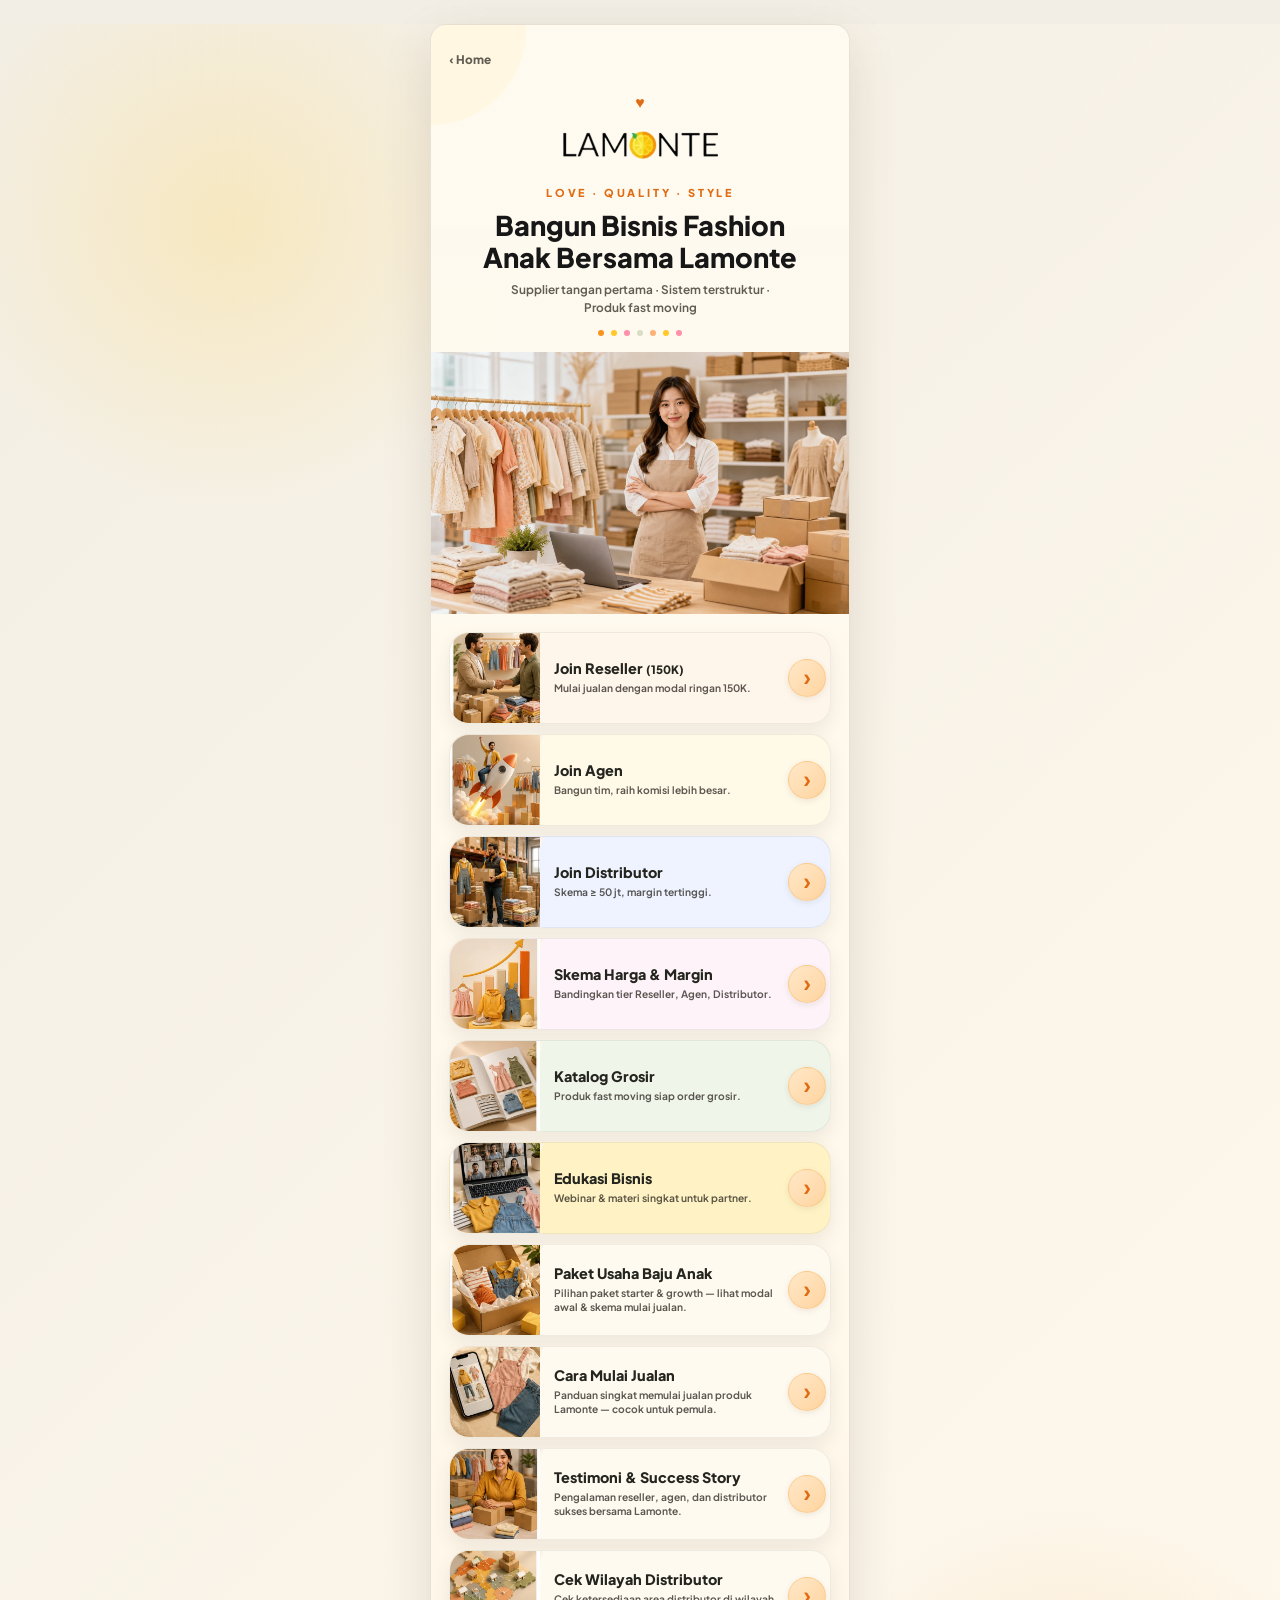
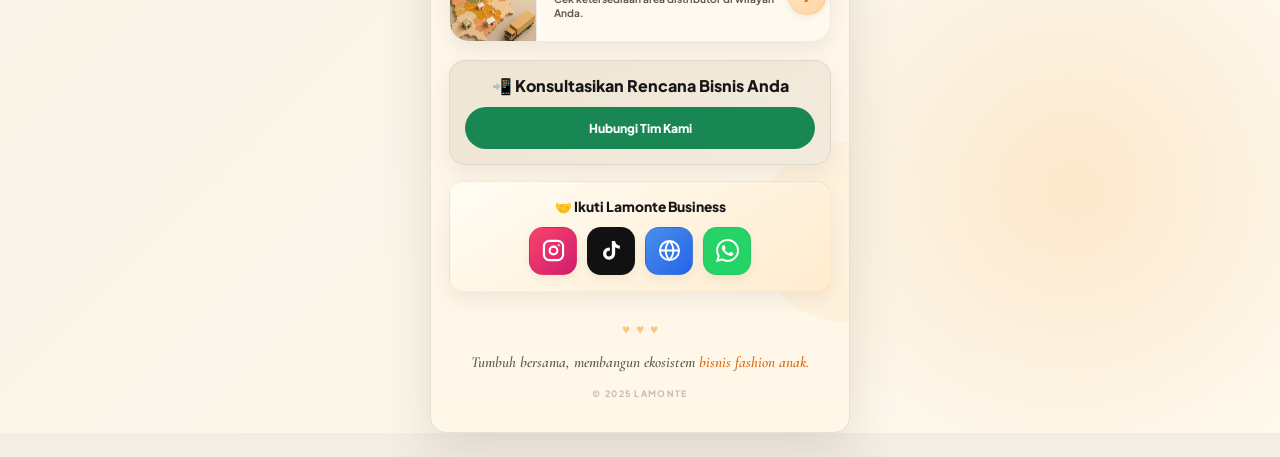
==== business/index.html @ e4cb0a44 "Update halaman Lamonte" ====
<!doctype html>
<html lang="id">
  <head>
    <meta charset="utf-8" />
    <meta name="viewport" content="width=device-width, initial-scale=1" />
    <meta
      name="description"
      content="Bergabung sebagai mitra bisnis Lamonte: Reseller, Agen, atau Distributor. Akses skema harga, katalog grosir, dan edukasi bisnis."
    />
    <title>Business Lamonte | B2B Partner</title>
    <link rel="preconnect" href="https://fonts.googleapis.com" />
    <link rel="preconnect" href="https://fonts.gstatic.com" crossorigin />
    <link
      href="https://fonts.googleapis.com/css2?family=Cormorant+Garamond:wght@600;700&family=Plus+Jakarta+Sans:wght@400;500;600;700;800&display=swap"
      rel="stylesheet"
    />
    <link rel="stylesheet" href="../styles.css" />
    <style>
      .b2b-badge {
        display: inline-block;
        margin-top: 8px;
        padding: 3px 10px;
        border-radius: 999px;
        background: rgba(247, 148, 29, 0.14);
        color: var(--deep-orange);
        font-size: 0.6rem;
        font-weight: 900;
        letter-spacing: 0.12em;
        text-transform: uppercase;
      }

      .b2b-hero-sub {
        max-width: 300px;
        margin: 8px auto 0;
        color: var(--muted);
        font-size: 0.74rem;
        font-weight: 650;
        line-height: 1.5;
      }
    </style>
  </head>
  <body class="shop-page">
    <main class="page-card shop-card" aria-labelledby="b2b-title">
      <a class="back-link" href="../" aria-label="Kembali ke halaman utama"
        >&lsaquo; Home</a
      >

      <header class="hdr">
        <span class="hdr-heart" aria-hidden="true">♥</span>
        <img src="../assets/0-3-900x270.webp" alt="Lamonte" class="logo-img" />
        <p class="tagline">LOVE &middot; QUALITY &middot; STYLE</p>
        <h1
          id="b2b-title"
          style="
            max-width: 320px;
            margin: 10px auto 0;
            font-size: clamp(1.3rem, 7vw, 1.7rem);
            font-weight: 900;
            line-height: 1.18;
          "
        >
          Bangun Bisnis Fashion Anak Bersama Lamonte
        </h1>
        <p class="b2b-hero-sub">
          Supplier tangan pertama &middot; Sistem terstruktur &middot; Produk
          fast moving
        </p>
        <div class="dot-strip" aria-hidden="true">
          <i></i><i></i><i></i><i></i><i></i><i></i><i></i>
        </div>
      </header>
      <img
        class="hero-image"
        src="../assets/hero-business-v2.webp"
        alt="Ilustrasi profesional kemitraan bisnis fashion anak Lamonte"
        onerror="this.src = '../assets/hero-business-generated.webp'"
      />

      <section
        class="link-list"
        aria-label="Menu B2B Lamonte"
        style="margin-top: 18px"
      >
        <a
          class="link-card shop"
          href="https://dev-new-web.lamonte.id/partners"
          target="_blank"
          rel="noopener"
        >
          <span class="icon" aria-hidden="true">
            <img src="../assets/nav-business-reseller.webp" alt="" />
          </span>
          <span class="link-copy">
            <strong>Join Reseller <small>(150K)</small></strong>
            <em>Mulai jualan dengan modal ringan 150K.</em>
          </span>
          <span class="arrow" aria-hidden="true">&rsaquo;</span>
        </a>

        <a
          class="link-card global"
          href="https://dev-new-web.lamonte.id/partners"
          target="_blank"
          rel="noopener"
        >
          <span class="icon" aria-hidden="true">
            <img src="../assets/nav-business-agen.webp" alt="" />
          </span>
          <span class="link-copy">
            <strong>Join Agen</strong>
            <em>Bangun tim, raih komisi lebih besar.</em>
          </span>
          <span class="arrow" aria-hidden="true">&rsaquo;</span>
        </a>

        <a
          class="link-card business"
          href="https://dev-new-web.lamonte.id/partners"
          target="_blank"
          rel="noopener"
        >
          <span class="icon" aria-hidden="true">
            <img src="../assets/nav-business-distributor.webp" alt="" />
          </span>
          <span class="link-copy">
            <strong>Join Distributor</strong>
            <em>Skema &ge; 50 jt, margin tertinggi.</em>
          </span>
          <span class="arrow" aria-hidden="true">&rsaquo;</span>
        </a>

        <a
          class="link-card collection"
          href="https://dev-new-web.lamonte.id/partners"
          target="_blank"
          rel="noopener"
        >
          <span class="icon" aria-hidden="true">
            <img src="../assets/nav-business-margin.webp" alt="" />
          </span>
          <span class="link-copy">
            <strong>Skema Harga &amp; Margin</strong>
            <em>Bandingkan tier Reseller, Agen, Distributor.</em>
          </span>
          <span class="arrow" aria-hidden="true">&rsaquo;</span>
        </a>

        <a
          class="link-card preorder"
          href="https://dev-new-web.lamonte.id/products"
          target="_blank"
          rel="noopener"
        >
          <span class="icon" aria-hidden="true">
            <img src="../assets/nav-business-katalog.webp" alt="" />
          </span>
          <span class="link-copy">
            <strong>Katalog Grosir</strong>
            <em>Produk fast moving siap order grosir.</em>
          </span>
          <span class="arrow" aria-hidden="true">&rsaquo;</span>
        </a>

        <a
          class="link-card b2b-edu"
          href="https://dev-new-web.lamonte.id/partners"
          target="_blank"
          rel="noopener"
        >
          <span class="icon" aria-hidden="true">
            <img src="../assets/nav-business-edukasi.webp" alt="" />
          </span>
          <span class="link-copy">
            <strong>Edukasi Bisnis</strong>
            <em>Webinar &amp; materi singkat untuk partner.</em>
          </span>
          <span class="arrow" aria-hidden="true">&rsaquo;</span>
        </a>

        <a
          class="link-card business"
          href="https://dev-new-web.lamonte.id/products/premium"
          target="_blank"
          rel="noopener"
        >
          <span class="icon" aria-hidden="true">
            <img src="../assets/nav-business-paket-usaha.webp" alt="" />
          </span>
          <span class="link-copy">
            <strong>Paket Usaha Baju Anak</strong>
            <em
              >Pilihan paket starter &amp; growth — lihat modal awal &amp; skema
              mulai jualan.</em
            >
          </span>
          <span class="arrow" aria-hidden="true">&rsaquo;</span>
        </a>

        <a
          class="link-card collection"
          href="https://dev-new-web.lamonte.id/partners"
          target="_blank"
          rel="noopener"
        >
          <span class="icon" aria-hidden="true">
            <img src="../assets/nav-business-cara-jualan.webp" alt="" />
          </span>
          <span class="link-copy">
            <strong>Cara Mulai Jualan</strong>
            <em
              >Panduan singkat memulai jualan produk Lamonte — cocok untuk
              pemula.</em
            >
          </span>
          <span class="arrow" aria-hidden="true">&rsaquo;</span>
        </a>

        <a
          class="link-card preorder"
          href="https://dev-new-web.lamonte.id/partners"
          target="_blank"
          rel="noopener"
        >
          <span class="icon" aria-hidden="true">
            <img src="../assets/nav-business-success-story.webp" alt="" />
          </span>
          <span class="link-copy">
            <strong>Testimoni &amp; Success Story</strong>
            <em
              >Pengalaman reseller, agen, dan distributor sukses bersama
              Lamonte.</em
            >
          </span>
          <span class="arrow" aria-hidden="true">&rsaquo;</span>
        </a>

        <a
          class="link-card global"
          href="https://dev-new-web.lamonte.id/partners"
          target="_blank"
          rel="noopener"
        >
          <span class="icon" aria-hidden="true">
            <img src="../assets/nav-business-cek-wilayah.webp" alt="" />
          </span>
          <span class="link-copy">
            <strong>Cek Wilayah Distributor</strong>
            <em>Cek ketersediaan area distributor di wilayah Anda.</em>
          </span>
          <span class="arrow" aria-hidden="true">&rsaquo;</span>
        </a>
      </section>

      <!-- ═══ CTA KONSULTASI ═══ -->
      <section
        class="wa-card"
        aria-labelledby="wa-b2b-title"
        style="margin-top: 18px"
      >
        <h2 id="wa-b2b-title">📲 Konsultasikan Rencana Bisnis Anda</h2>
        <a
          class="wa-button"
          href="https://wa.me/62xxxx?text=Saya%20mau%20konsultasi%20bisnis%20bersama%20Lamonte"
          target="_blank"
          rel="noopener"
        >
          Hubungi Tim Kami
        </a>
      </section>

      <!-- ═══ SOCIAL ═══ -->
      <section class="page-social" aria-label="Ikuti Lamonte Business">
        <h3>🤝 Ikuti Lamonte Business</h3>
        <div class="page-soc-row">
          <a
            href="https://instagram.com/lamonte.id"
            class="page-soc psoc-ig"
            target="_blank"
            rel="noopener"
            aria-label="Instagram Lamonte Business"
          >
            <svg
              viewBox="0 0 24 24"
              fill="none"
              stroke="currentColor"
              stroke-width="2.2"
              stroke-linecap="round"
              stroke-linejoin="round"
            >
              <rect x="2" y="2" width="20" height="20" rx="5.5" />
              <circle cx="12" cy="12" r="4" />
              <circle
                cx="17.5"
                cy="6.5"
                r="1.1"
                fill="currentColor"
                stroke="none"
              />
            </svg>
          </a>
          <a
            href="https://tiktok.com/@lamonte.id"
            class="page-soc psoc-tt"
            target="_blank"
            rel="noopener"
            aria-label="TikTok Lamonte"
          >
            <svg viewBox="0 0 24 24" fill="currentColor">
              <path
                d="M19.59 6.69a4.83 4.83 0 0 1-3.77-4.25V2h-3.45v13.67a2.89 2.89 0 0 1-2.88 2.5 2.89 2.89 0 0 1-2.89-2.89 2.89 2.89 0 0 1 2.89-2.89c.28 0 .54.04.79.1V9.01a6.3 6.3 0 0 0-.79-.05 6.34 6.34 0 0 0-6.34 6.34 6.34 6.34 0 0 0 6.34 6.34 6.34 6.34 0 0 0 6.34-6.34V8.69a8.22 8.22 0 0 0 4.82 1.55V6.78a4.85 4.85 0 0 1-1.06-.09z"
              />
            </svg>
          </a>
          <a
            href="https://dev-new-web.lamonte.id"
            class="page-soc psoc-web"
            target="_blank"
            rel="noopener"
            aria-label="Website Lamonte"
          >
            <svg
              viewBox="0 0 24 24"
              fill="none"
              stroke="currentColor"
              stroke-width="2"
              stroke-linecap="round"
              stroke-linejoin="round"
            >
              <circle cx="12" cy="12" r="10" />
              <line x1="2" y1="12" x2="22" y2="12" />
              <path
                d="M12 2a15.3 15.3 0 0 1 4 10 15.3 15.3 0 0 1-4 10 15.3 15.3 0 0 1-4-10 15.3 15.3 0 0 1 4-10z"
              />
            </svg>
          </a>
          <a
            href="https://wa.me/62xxxx?text=Saya%20mau%20konsultasi%20bisnis%20Lamonte"
            class="page-soc psoc-wa"
            target="_blank"
            rel="noopener"
            aria-label="WhatsApp Lamonte B2B"
          >
            <svg viewBox="0 0 24 24" fill="currentColor">
              <path
                d="M17.472 14.382c-.297-.149-1.758-.867-2.03-.967-.273-.099-.471-.148-.67.15-.197.297-.767.966-.94 1.164-.173.199-.347.223-.644.075-.297-.15-1.255-.463-2.39-1.475-.883-.788-1.48-1.761-1.653-2.059-.173-.297-.018-.458.13-.606.134-.133.298-.347.446-.52.149-.174.198-.298.298-.497.099-.198.05-.371-.025-.52-.075-.149-.669-1.612-.916-2.207-.242-.579-.487-.5-.669-.51-.173-.008-.371-.01-.57-.01-.198 0-.52.074-.792.372-.272.297-1.04 1.016-1.04 2.479 0 1.462 1.065 2.875 1.213 3.074.149.198 2.096 3.2 5.077 4.487.709.306 1.262.489 1.694.625.712.227 1.36.195 1.871.118.571-.085 1.758-.719 2.006-1.413.248-.694.248-1.289.173-1.413-.074-.124-.272-.198-.57-.347m-5.421 7.403h-.004a9.87 9.87 0 0 1-5.031-1.378l-.361-.214-3.741.982.998-3.648-.235-.374a9.86 9.86 0 0 1-1.51-5.26c.001-5.45 4.436-9.884 9.888-9.884 2.64 0 5.122 1.03 6.988 2.898a9.825 9.825 0 0 1 2.893 6.994c-.003 5.45-4.437 9.884-9.885 9.884m8.413-18.297A11.815 11.815 0 0 0 12.05 0C5.495 0 .16 5.335.157 11.892c0 2.096.547 4.142 1.588 5.945L.057 24l6.305-1.654a11.882 11.882 0 0 0 5.683 1.448h.005c6.554 0 11.89-5.335 11.893-11.893a11.821 11.821 0 0 0-3.48-8.413z"
              />
            </svg>
          </a>
        </div>
      </section>

      <footer class="footer">
        <p class="footer-hearts" aria-hidden="true">♥ &nbsp; ♥ &nbsp; ♥</p>
        <p class="footer-quote">
          Tumbuh bersama, membangun ekosistem <em>bisnis fashion anak.</em>
        </p>
        <p class="footer-copy">© 2025 Lamonte</p>
      </footer>
    </main>
  </body>
</html>
---- styles.css ----
:root {
  --page: #f4f0e7;
  --paper: #fffaf0;
  --ink: #171717;
  --muted: #625d53;
  --orange: #f7941d;
  --deep-orange: #df6b12;
  --yellow: #ffc928;
  --pale-orange: #ffe0b6;
  --pale-yellow: #fff0b8;
  --warm-green: #d9dec4;
  --cream: #f2eadc;
  --sand: #e7d8c4;
  --line: rgba(39, 36, 31, 0.12);
  --shadow: 0 18px 50px rgba(82, 60, 25, 0.14);
}

* {
  box-sizing: border-box;
}

html {
  min-height: 100%;
  background: #f2eee5;
}

body {
  min-height: 100vh;
  margin: 0;
  color: var(--ink);
  font-family: "Plus Jakarta Sans", Arial, sans-serif;
  background:
    radial-gradient(circle at 18% 10%, rgba(255, 201, 40, 0.2), transparent 18rem),
    radial-gradient(circle at 84% 88%, rgba(247, 148, 29, 0.16), transparent 18rem),
    linear-gradient(135deg, #f3eee4 0%, #fff9ed 100%);
}

body::before {
  position: fixed;
  inset: 0;
  pointer-events: none;
  content: "";
  background-image: radial-gradient(circle, rgba(72, 55, 42, 0.06) 1px, transparent 1px);
  background-size: 16px 16px;
  mask-image: linear-gradient(to bottom, rgba(0, 0, 0, 0.44), transparent 80%);
}

a {
  color: inherit;
  text-decoration: none;
}

.page-card {
  position: relative;
  z-index: 1;
  width: min(100% - 18px, 420px);
  min-height: calc(100vh - 16px);
  margin: 8px auto;
  padding: 26px 18px 24px;
  border: 1px solid rgba(63, 51, 41, 0.12);
  border-radius: 16px;
  background:
    linear-gradient(180deg, rgba(255, 250, 240, 0.96), rgba(255, 247, 232, 0.98)),
    repeating-linear-gradient(90deg, rgba(131, 98, 62, 0.035) 0 1px, transparent 1px 6px);
  box-shadow: var(--shadow);
  overflow: hidden;
}

.page-card::before,
.page-card::after {
  position: absolute;
  z-index: -1;
  content: "";
  border-radius: 999px;
  opacity: 0.42;
}

.page-card::before {
  top: -90px;
  left: -95px;
  width: 190px;
  height: 190px;
  background: rgba(255, 201, 40, 0.16);
}

.page-card::after {
  right: -86px;
  bottom: 110px;
  width: 180px;
  height: 180px;
  background: rgba(247, 148, 29, 0.14);
}

.hero {
  text-align: center;
}

.logo-block {
  position: relative;
  z-index: 2;
  max-width: 330px;
  margin: 0 auto;
}

.heart {
  color: var(--orange);
  font-size: 1.2rem;
  line-height: 1;
}

.logo-title {
  margin: 2px 0 0;
  line-height: 0;
}

.logo-title img {
  display: block;
  width: min(100%, 286px);
  height: auto;
  margin: 0 auto;
  object-fit: contain;
}

.tagline {
  margin: 7px 0 0;
  color: var(--deep-orange);
  font-size: 0.68rem;
  font-weight: 800;
  letter-spacing: 0.26em;
  text-transform: uppercase;
  text-align: center;
}

.intro {
  max-width: 285px;
  margin: 10px auto 0;
  color: var(--muted);
  font-size: 0.76rem;
  font-weight: 600;
  line-height: 1.55;
  text-align: center;
}

.hero-image {
  display: block;
  width: calc(100% + 36px);
  max-width: none;
  height: auto;
  margin: 16px -18px 0;
  object-fit: contain;
  object-position: center;
  filter: saturate(0.97) contrast(0.98);
}

/* ═══ HEADER — matching home page ═══ */
.hdr {
  display: flex;
  flex-direction: column;
  align-items: center;
  padding: 4px 0 0;
  text-align: center;
}
.hdr-heart {
  color: var(--deep-orange);
  font-size: 1rem;
  animation: heartbeat 2.8s ease-in-out infinite;
}
@keyframes heartbeat {
  0%,56%,100% { transform: scale(1); }
  14%  { transform: scale(1.30); }
  28%  { transform: scale(1.08); }
  42%  { transform: scale(1.20); }
}
.logo-img {
  width: min(100%, 210px);
  height: auto;
  margin-top: 2px;
}
.dot-strip { display: flex; gap: 7px; margin-top: 14px; }
.dot-strip i {
  display: block; width: 6px; height: 6px; border-radius: 50%;
  animation: dot-pop 2s ease-in-out infinite;
}
.dot-strip i:nth-child(1) { background: var(--orange);     animation-delay: .00s; }
.dot-strip i:nth-child(2) { background: var(--yellow);     animation-delay: .10s; }
.dot-strip i:nth-child(3) { background: #ff8fab;           animation-delay: .20s; }
.dot-strip i:nth-child(4) { background: var(--warm-green); animation-delay: .30s; }
.dot-strip i:nth-child(5) { background: #ffb176;           animation-delay: .40s; }
.dot-strip i:nth-child(6) { background: var(--yellow);     animation-delay: .50s; }
.dot-strip i:nth-child(7) { background: #ff8fab;           animation-delay: .60s; }
@keyframes dot-pop {
  0%,100% { transform: translateY(0); }
  50%     { transform: translateY(-5px); }
}

.link-list {
  display: flex;
  flex-direction: column;
  gap: 10px;
  margin-top: 12px;
}

.link-card {
  display: flex;
  align-items: stretch;
  min-height: 90px;
  padding: 0;
  border: 1px solid rgba(48, 43, 38, 0.07);
  border-radius: 20px;
  background: #fff;
  box-shadow: 0 8px 18px rgba(82, 66, 50, 0.09);
  overflow: hidden;
  transition: transform 0.22s cubic-bezier(0.34, 1.56, 0.64, 1), box-shadow 0.22s ease;
}

.link-card:hover,
.link-card:focus-visible {
  box-shadow: 0 14px 30px rgba(82, 66, 50, 0.14);
  transform: translateY(-3px);
}

.link-card:focus-visible {
  outline: 3px solid rgba(247, 148, 29, 0.3);
  outline-offset: 3px;
}

.link-card:nth-child(1) { background: linear-gradient(105deg, transparent 90px, #fff6eb 90px); }
.link-card:nth-child(2) { background: linear-gradient(105deg, transparent 90px, #fff9e8 90px); }
.link-card:nth-child(3) { background: linear-gradient(105deg, transparent 90px, #eef3ff 90px); }
.link-card:nth-child(4) { background: linear-gradient(105deg, transparent 90px, #fdf3f8 90px); }
.link-card:nth-child(5) { background: linear-gradient(105deg, transparent 90px, #f0f5ea 90px); }
.link-card:nth-child(6) { background: linear-gradient(105deg, transparent 90px, #fff3c6 90px); }
.link-card:nth-child(n + 7) { background: linear-gradient(105deg, transparent 90px, #fffaf0 90px); }

.icon {
  display: flex;
  flex: 0 0 90px;
  align-items: center;
  justify-content: center;
  min-height: 90px;
  width: 90px;
  height: auto;
  place-items: center;
  border: 0;
  border-radius: 0;
  background: linear-gradient(145deg, rgba(255, 232, 200, 0.9), rgba(255, 212, 160, 0.82));
  overflow: hidden;
}

.icon svg {
  width: 22px;
  height: 22px;
  color: #2b2b2b;
  fill: none;
  stroke: currentColor;
  stroke-linecap: round;
  stroke-linejoin: round;
  stroke-width: 1.8;
}

.icon img {
  display: block;
  width: 100%;
  height: 100%;
  object-fit: cover;
  object-position: center;
  transform: scale(1.08);
}

.link-copy {
  display: flex;
  flex: 1;
  min-width: 0;
  flex-direction: column;
  justify-content: center;
  padding: 13px 10px 13px 14px;
}

.link-copy strong {
  display: block;
  color: #24251f;
  font-size: 0.9rem;
  font-weight: 900;
  line-height: 1.16;
}

.link-copy small {
  font-size: 0.72rem;
  font-weight: 800;
}

.link-copy em {
  display: block;
  margin-top: 4px;
  color: rgba(28, 24, 18, 0.72);
  font-size: 0.64rem;
  font-style: normal;
  font-weight: 650;
  line-height: 1.4;
}

.arrow {
  display: flex;
  flex: 0 0 38px;
  align-items: center;
  justify-content: center;
  width: 38px;
  height: 38px;
  align-self: center;
  margin-right: 4px;
  border: 1.5px solid rgba(247, 148, 29, 0.25);
  border-radius: 50%;
  color: var(--deep-orange);
  background: linear-gradient(135deg, #ffe8c8, #ffd4a0);
  font-family: Arial, sans-serif;
  font-size: 1.45rem;
  font-weight: 700;
  line-height: 0;
  box-shadow: 0 2px 6px rgba(82, 55, 20, 0.1);
  transition: background 0.2s ease, color 0.18s ease, transform 0.2s ease;
}

.link-card:hover .arrow,
.link-card:focus-visible .arrow {
  color: #fff;
  background: var(--orange);
  transform: translateX(3px);
}

.site-footer {
  padding-top: 22px;
  text-align: center;
}
.footer-mark {
  color: var(--orange);
  font-size: 1rem;
  font-weight: 800;
  line-height: 1;
}
.site-footer p {
  margin: 6px 0 0;
  color: #6d665e;
  font-family: "Cormorant Garamond", Georgia, serif;
  font-size: 0.92rem;
  font-weight: 700;
  font-style: italic;
  line-height: 1.12;
}

/* ═══ FOOTER — matching home page ═══ */
.footer {
  margin-top: 28px;
  padding: 0 4px;
  text-align: center;
}
.footer-hearts {
  color: var(--orange);
  font-size: .85rem;
  opacity: .50;
}
.footer-quote {
  margin-top: 8px;
  font-family: "Cormorant Garamond", Georgia, serif;
  font-size: .95rem;
  font-style: italic;
  font-weight: 600;
  color: var(--muted);
  line-height: 1.45;
}
.footer-quote em { color: var(--deep-orange); }
.footer-copy {
  margin-top: 8px;
  font-size: .55rem;
  font-weight: 700;
  letter-spacing: .15em;
  text-transform: uppercase;
  color: rgba(122,114,105,.45);
}

.shop-card {
  padding-top: 18px;
}

.back-link {
  display: inline-flex;
  align-items: center;
  min-height: 32px;
  margin-bottom: 12px;
  color: var(--muted);
  font-size: 0.74rem;
  font-weight: 800;
}

.shop-hero {
  text-align: center;
}

.shop-logo {
  display: block;
  width: min(100%, 252px);
  height: auto;
  margin: 0 auto;
}

.shop-hero h1 {
  max-width: 330px;
  margin: 16px auto 0;
  color: var(--ink);
  font-family: "Cormorant Garamond", Georgia, serif;
  font-size: clamp(2.1rem, 10vw, 2.75rem);
  font-weight: 700;
  line-height: 0.98;
}

.shop-hero p {
  max-width: 318px;
  margin: 12px auto 0;
  color: var(--muted);
  font-size: 0.82rem;
  font-weight: 650;
  line-height: 1.55;
}

.shop-section {
  margin-top: 20px;
}

.shop-nav-cards {
  display: flex;
  flex-direction: column;
  gap: 10px;
  margin-top: 18px;
}

.shop-nav-card {
  display: flex;
  align-items: stretch;
  min-height: 90px;
  border: 1px solid rgba(48, 43, 38, 0.07);
  border-radius: 20px;
  background: #fff;
  box-shadow: 0 8px 18px rgba(82, 66, 50, 0.09);
  overflow: hidden;
  transition: transform 0.22s cubic-bezier(0.34, 1.56, 0.64, 1), box-shadow 0.22s ease;
}

.shop-nav-card:hover,
.shop-nav-card:focus-visible {
  box-shadow: 0 14px 30px rgba(82, 66, 50, 0.14);
  transform: translateY(-3px);
}

.shop-nav-card:focus-visible {
  outline: 3px solid rgba(247, 148, 29, 0.3);
  outline-offset: 3px;
}

.shop-nav-card:nth-child(1) { background: linear-gradient(105deg, transparent 90px, #fff6eb 90px); }
.shop-nav-card:nth-child(2) { background: linear-gradient(105deg, transparent 90px, #fff9e8 90px); }
.shop-nav-card:nth-child(3) { background: linear-gradient(105deg, transparent 90px, #fff3c6 90px); }
.shop-nav-card:nth-child(4) { background: linear-gradient(105deg, transparent 90px, #fdf3f8 90px); }
.shop-nav-card:nth-child(5) { background: linear-gradient(105deg, transparent 90px, #f0f5ea 90px); }
.shop-nav-card:nth-child(6) { background: linear-gradient(105deg, transparent 90px, #eef3ff 90px); }

.shop-nav-photo {
  flex: 0 0 90px;
  min-height: 90px;
  overflow: hidden;
}

.shop-nav-photo img {
  display: block;
  width: 100%;
  height: 100%;
  object-fit: cover;
  object-position: center;
}

.shop-nav-info {
  display: flex;
  flex: 1;
  min-width: 0;
  flex-direction: column;
  justify-content: center;
  gap: 4px;
  padding: 13px 10px 13px 14px;
}

.shop-nav-info h2 {
  margin: 0;
  color: var(--ink);
  font-size: 0.9rem;
  font-weight: 900;
  line-height: 1.16;
}

.shop-nav-info p {
  margin: 0;
  color: rgba(28, 24, 18, 0.72);
  font-size: 0.64rem;
  font-weight: 650;
  line-height: 1.4;
}

.shop-nav-arrow {
  display: flex;
  flex: 0 0 38px;
  align-items: center;
  justify-content: center;
  width: 38px;
  height: 38px;
  align-self: center;
  margin-right: 4px;
  border: 1.5px solid rgba(247, 148, 29, 0.25);
  border-radius: 50%;
  color: var(--deep-orange);
  background: linear-gradient(135deg, #ffe8c8, #ffd4a0);
  font-family: Arial, sans-serif;
  font-size: 1.45rem;
  font-weight: 700;
  line-height: 0;
  box-shadow: 0 2px 6px rgba(82, 55, 20, 0.1);
  transition: background 0.2s ease, color 0.18s ease, transform 0.2s ease;
}

.shop-nav-card:hover .shop-nav-arrow,
.shop-nav-card:focus-visible .shop-nav-arrow {
  color: #fff;
  background: var(--orange);
  transform: translateX(3px);
}

.section-heading {
  display: flex;
  gap: 12px;
  align-items: end;
  justify-content: space-between;
  margin-bottom: 10px;
}

.section-heading h2 {
  margin: 0;
  color: var(--ink);
  font-size: 1rem;
  font-weight: 900;
  line-height: 1.2;
}

.section-heading span,
.mini-label {
  color: var(--deep-orange);
  font-size: 0.62rem;
  font-weight: 900;
  letter-spacing: 0.12em;
  text-transform: uppercase;
}

.product-grid {
  display: grid;
  grid-template-columns: repeat(2, minmax(0, 1fr));
  gap: 10px;
}

.product-card {
  min-width: 0;
  padding: 10px;
  border: 1px solid rgba(48, 43, 38, 0.08);
  border-radius: 14px;
  background: rgba(255, 255, 255, 0.58);
  box-shadow: 0 8px 18px rgba(82, 66, 50, 0.07);
}

.product-thumb {
  display: block;
  width: 100%;
  height: 140px;
  border-radius: 11px;
  object-fit: cover;
  background: rgba(0, 0, 0, 0.04);
}

.product-card strong {
  display: block;
  margin-top: 8px;
  color: var(--ink);
  font-size: 0.78rem;
  font-weight: 900;
}

.product-card span {
  display: block;
  margin-top: 3px;
  color: var(--muted);
  font-size: 0.62rem;
  font-weight: 750;
}

.shopping-story {
  position: relative;
  display: grid;
  grid-template-columns: 1fr 150px;
  gap: 12px;
  align-items: center;
  margin-top: 12px;
  padding: 15px;
  border: 1px solid rgba(48, 43, 38, 0.08);
  border-radius: 16px;
  background: linear-gradient(135deg, #ffb176, var(--orange));
  box-shadow: 0 10px 22px rgba(82, 66, 50, 0.11);
  overflow: hidden;
}

.shopping-story::after {
  position: absolute;
  right: -42px;
  bottom: -58px;
  width: 150px;
  height: 150px;
  border-radius: 50%;
  content: "";
  background: rgba(255, 255, 255, 0.2);
}

.shopping-copy {
  position: relative;
  z-index: 1;
}

.shopping-copy .mini-label {
  color: rgba(23, 23, 23, 0.68);
}

.shopping-copy h2 {
  margin: 6px 0 0;
  color: var(--ink);
  font-size: 1.12rem;
  font-weight: 900;
  line-height: 1.18;
}

.shopping-copy p:not(.mini-label) {
  margin: 7px 0 0;
  color: rgba(23, 23, 23, 0.72);
  font-size: 0.68rem;
  font-weight: 750;
  line-height: 1.45;
}

.shopping-illustration {
  position: relative;
  z-index: 1;
  align-self: end;
  width: 180px;
  height: 240px;
  margin-top: -30px;
  margin-bottom: -15px;
  margin-left: -10px;
  margin-right: 0;
  object-fit: contain;
  object-position: left bottom;
  filter: drop-shadow(0 12px 14px rgba(82, 66, 50, 0.18));
}

.shop-now-button {
  display: inline-flex;
  align-items: center;
  justify-content: center;
  min-height: 42px;
  min-width: 152px;
  margin-top: 12px;
  padding: 0 18px;
  border-radius: 999px;
  color: #fff;
  font-size: 0.78rem;
  font-weight: 900;
  background: var(--ink);
  transition: transform 160ms ease, box-shadow 160ms ease, filter 160ms ease;
}

.shop-now-button:hover,
.shop-now-button:focus-visible {
  box-shadow: 0 10px 18px rgba(82, 66, 50, 0.18);
  filter: saturate(1.04);
  transform: translateY(-2px);
}

.shop-now-button:focus-visible {
  outline: 3px solid rgba(255, 154, 136, 0.48);
  outline-offset: 3px;
}

.cta-panel,
.promo-card,
.reseller-card,
.wa-card {
  margin-top: 12px;
  border: 1px solid rgba(48, 43, 38, 0.08);
  border-radius: 16px;
  box-shadow: 0 10px 22px rgba(82, 66, 50, 0.09);
}

.cta-panel {
  display: grid;
  grid-template-columns: 46px 1fr;
  gap: 10px;
  align-items: center;
  padding: 14px;
  background: linear-gradient(135deg, #ffb176, var(--orange));
}

.panel-icon {
  display: grid;
  width: 42px;
  height: 42px;
  place-items: center;
  border-radius: 50%;
  background: rgba(255, 252, 244, 0.82);
}

.panel-icon svg {
  width: 23px;
  height: 23px;
  fill: none;
  stroke: var(--ink);
  stroke-linecap: round;
  stroke-linejoin: round;
  stroke-width: 1.9;
}

.cta-panel h2,
.promo-card h2,
.reseller-card h2,
.wa-card h2 {
  margin: 0;
  color: var(--ink);
  font-size: 1rem;
  font-weight: 900;
  line-height: 1.2;
}

.cta-panel p,
.promo-card p,
.reseller-card p,
.wa-card p {
  margin: 5px 0 0;
  color: rgba(23, 23, 23, 0.72);
  font-size: 0.68rem;
  font-weight: 750;
  line-height: 1.45;
}

.primary-button,
.text-button,
.wa-button {
  display: inline-flex;
  align-items: center;
  justify-content: center;
  min-height: 42px;
  border-radius: 999px;
  font-size: 0.76rem;
  font-weight: 900;
}

.primary-button {
  grid-column: 1 / -1;
  color: #fff;
  background: var(--ink);
}

.promo-card,
.reseller-card,
.wa-card {
  padding: 15px;
}

.promo-card {
  display: grid;
  grid-template-columns: 1fr 120px;
  gap: 12px;
  align-items: center;
  background:
    radial-gradient(circle at 90% 12%, rgba(255, 255, 255, 0.44), transparent 55px),
    linear-gradient(135deg, #ffe884, var(--yellow));
  overflow: hidden;
  position: relative;
}

.reseller-card {
  display: grid;
  grid-template-columns: 1fr 120px;
  gap: 12px;
  align-items: center;
  background: linear-gradient(135deg, #fff3c6, var(--pale-orange));
  overflow: hidden;
  position: relative;
}

.card-copy {
  display: flex;
  flex-direction: column;
  align-items: flex-start;
  gap: 0;
  position: relative;
  z-index: 1;
}

.card-illustration {
  position: relative;
  z-index: 1;
  align-self: end;
  width: 140px;
  height: 140px;
  margin-top: -15px;
  margin-bottom: -15px;
  margin-right: -15px;
  object-fit: contain;
  object-position: right bottom;
  filter: drop-shadow(0 10px 12px rgba(82, 66, 50, 0.14));
}

.text-button {
  width: fit-content;
  min-width: 122px;
  padding: 0 16px;
  color: var(--ink);
  background: rgba(255, 252, 244, 0.78);
  margin-top: 8px;
}

.text-button.dark {
  color: #fff;
  background: var(--ink);
}

.wa-card {
  text-align: center;
  background: linear-gradient(135deg, #efe6d4, var(--cream));
}

.wa-button {
  width: 100%;
  margin-top: 12px;
  color: #fff;
  background: #198754;
}

.b2b-edu {
  background: linear-gradient(135deg, #e8f5e0, var(--warm-green));
}

.icon-emoji {
  font-size: 1.6rem;
  line-height: 1;
}

@media (min-width: 760px) {
  .page-card {
    margin-block: 24px;
  }
}

@media (max-width: 380px) {
  .page-card {
    width: min(100% - 8px, 420px);
    margin: 4px auto;
    padding-inline: 12px;
  }

  .hero-image {
    width: calc(100% + 24px);
    height: auto;
    margin-inline: -12px;
  }

  .logo-title img {
    width: min(100%, 258px);
  }

  .product-thumb {
    height: 84px;
  }

  .shopping-story {
    grid-template-columns: 1fr;
  }

  .shopping-illustration {
    justify-self: center;
    width: min(100%, 280px);
    height: 280px;
    margin: 4px auto -15px;
    object-position: center bottom;
  }
}

/* ═══ PAGE SOCIAL ═══ */
.page-social {
  margin-top: 16px;
  padding: 16px 14px;
  border-radius: 14px;
  background: linear-gradient(148deg, #fffdf4, #ffeccf);
  border: 1px solid rgba(247, 148, 29, 0.16);
  box-shadow: 0 8px 18px rgba(82, 66, 50, 0.08);
  text-align: center;
}

.page-social h3 {
  color: var(--ink);
  font-size: 0.86rem;
  font-weight: 800;
  margin: 0 0 12px;
}

.page-soc-row {
  display: flex;
  justify-content: center;
  flex-wrap: wrap;
  gap: 10px;
}

.page-soc {
  display: flex;
  align-items: center;
  justify-content: center;
  width: 48px;
  height: 48px;
  border-radius: 14px;
  border: 1px solid rgba(48, 43, 38, 0.08);
  box-shadow: 0 4px 10px rgba(82, 66, 50, 0.08);
  color: #fff;
  transition: transform 0.2s cubic-bezier(0.34, 1.56, 0.64, 1), box-shadow 0.2s ease;
}

.page-soc:hover {
  transform: translateY(-3px) scale(1.06);
  box-shadow: 0 8px 18px rgba(82, 66, 50, 0.14);
}

.page-soc svg   { width: 23px; height: 23px; }
.page-soc .marketplace-icon { width: 32px; height: 32px; color: #fff; }
.page-soc-emoji { font-size: 1.22rem; line-height: 1; }

.psoc-ig  { background: linear-gradient(135deg, #f9446a, #d01c70); }
.psoc-tt  { background: #111; }
.psoc-mp  { background: linear-gradient(135deg, #ff8a1c, #f04f24); }
.psoc-wa  { background: #25d366; }
.psoc-web { background: linear-gradient(135deg, #4a8fe8, #2563eb); }
.psoc-li  { background: #0077b5; }
.psoc-em  { background: linear-gradient(135deg, #ff8c42, #e85d04); }
.psoc-fb  { background: #1877f2; }
.psoc-yt  { background: #ff0000; }

/* Dual button row for contact cards */
.dual-btn-row {
  display: flex;
  gap: 10px;
  margin-top: 12px;
}

.dual-btn-row .wa-button {
  flex: 1;
  margin-top: 0;
}

.btn-li { background: #0077b5; }

@media (prefers-reduced-motion: reduce) {
  *,
  *::before,
  *::after {
    scroll-behavior: auto !important;
    transition: none !important;
  }
}
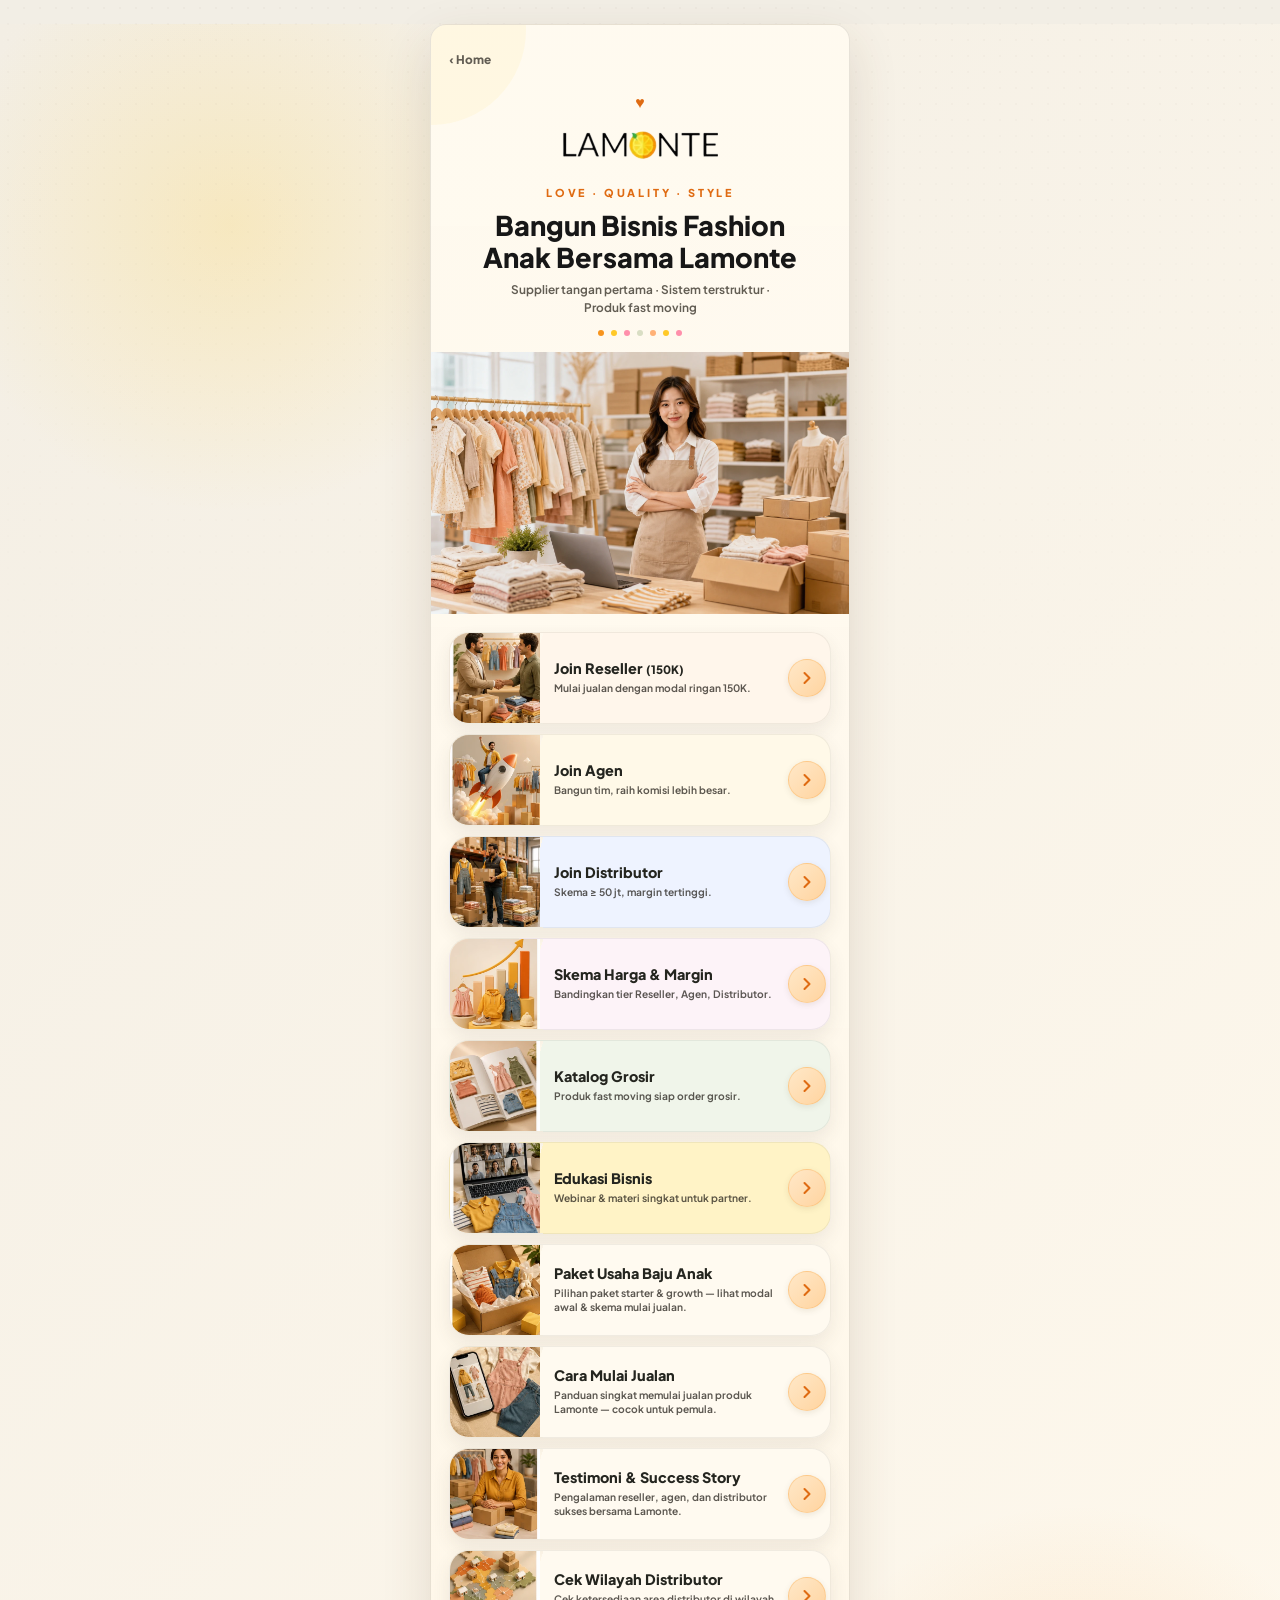
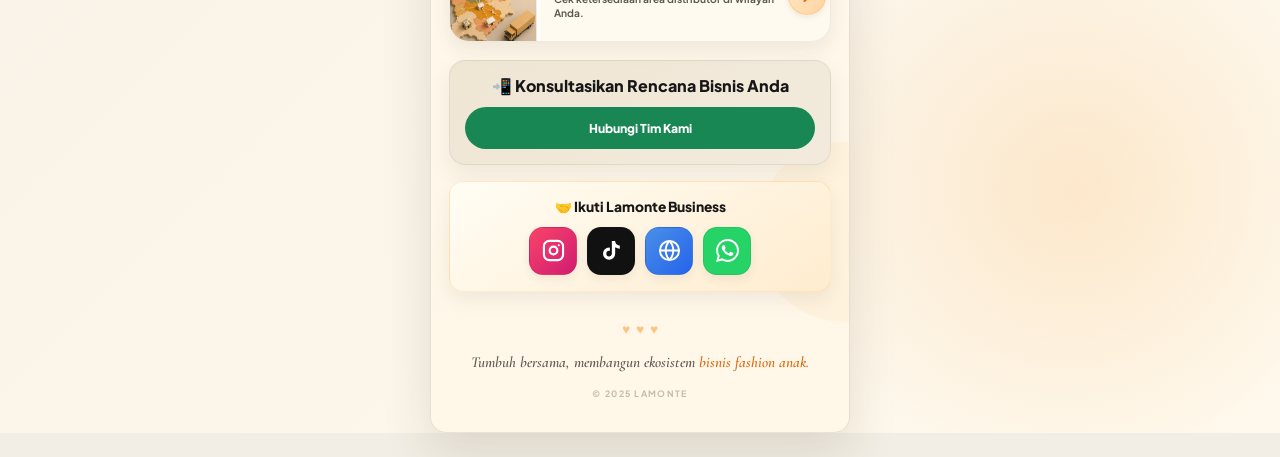
==== commit ac4a473e: "Update halaman Lamonte" ====
--- a/business/index.html
+++ b/business/index.html
@@ -94,7 +94,7 @@
             <strong>Join Reseller <small>(150K)</small></strong>
             <em>Mulai jualan dengan modal ringan 150K.</em>
           </span>
-          <span class="arrow" aria-hidden="true">&rsaquo;</span>
+          <span class="arrow" aria-hidden="true"><svg viewBox="0 0 24 24" fill="none" stroke="currentColor" stroke-width="2.5" stroke-linecap="round" stroke-linejoin="round"><path d="M9 18l6-6-6-6"/></svg></span>
         </a>
 
         <a
@@ -110,7 +110,7 @@
             <strong>Join Agen</strong>
             <em>Bangun tim, raih komisi lebih besar.</em>
           </span>
-          <span class="arrow" aria-hidden="true">&rsaquo;</span>
+          <span class="arrow" aria-hidden="true"><svg viewBox="0 0 24 24" fill="none" stroke="currentColor" stroke-width="2.5" stroke-linecap="round" stroke-linejoin="round"><path d="M9 18l6-6-6-6"/></svg></span>
         </a>
 
         <a
@@ -126,7 +126,7 @@
             <strong>Join Distributor</strong>
             <em>Skema &ge; 50 jt, margin tertinggi.</em>
           </span>
-          <span class="arrow" aria-hidden="true">&rsaquo;</span>
+          <span class="arrow" aria-hidden="true"><svg viewBox="0 0 24 24" fill="none" stroke="currentColor" stroke-width="2.5" stroke-linecap="round" stroke-linejoin="round"><path d="M9 18l6-6-6-6"/></svg></span>
         </a>
 
         <a
@@ -142,7 +142,7 @@
             <strong>Skema Harga &amp; Margin</strong>
             <em>Bandingkan tier Reseller, Agen, Distributor.</em>
           </span>
-          <span class="arrow" aria-hidden="true">&rsaquo;</span>
+          <span class="arrow" aria-hidden="true"><svg viewBox="0 0 24 24" fill="none" stroke="currentColor" stroke-width="2.5" stroke-linecap="round" stroke-linejoin="round"><path d="M9 18l6-6-6-6"/></svg></span>
         </a>
 
         <a
@@ -158,7 +158,7 @@
             <strong>Katalog Grosir</strong>
             <em>Produk fast moving siap order grosir.</em>
           </span>
-          <span class="arrow" aria-hidden="true">&rsaquo;</span>
+          <span class="arrow" aria-hidden="true"><svg viewBox="0 0 24 24" fill="none" stroke="currentColor" stroke-width="2.5" stroke-linecap="round" stroke-linejoin="round"><path d="M9 18l6-6-6-6"/></svg></span>
         </a>
 
         <a
@@ -174,7 +174,7 @@
             <strong>Edukasi Bisnis</strong>
             <em>Webinar &amp; materi singkat untuk partner.</em>
           </span>
-          <span class="arrow" aria-hidden="true">&rsaquo;</span>
+          <span class="arrow" aria-hidden="true"><svg viewBox="0 0 24 24" fill="none" stroke="currentColor" stroke-width="2.5" stroke-linecap="round" stroke-linejoin="round"><path d="M9 18l6-6-6-6"/></svg></span>
         </a>
 
         <a
@@ -193,7 +193,7 @@
               mulai jualan.</em
             >
           </span>
-          <span class="arrow" aria-hidden="true">&rsaquo;</span>
+          <span class="arrow" aria-hidden="true"><svg viewBox="0 0 24 24" fill="none" stroke="currentColor" stroke-width="2.5" stroke-linecap="round" stroke-linejoin="round"><path d="M9 18l6-6-6-6"/></svg></span>
         </a>
 
         <a
@@ -212,7 +212,7 @@
               pemula.</em
             >
           </span>
-          <span class="arrow" aria-hidden="true">&rsaquo;</span>
+          <span class="arrow" aria-hidden="true"><svg viewBox="0 0 24 24" fill="none" stroke="currentColor" stroke-width="2.5" stroke-linecap="round" stroke-linejoin="round"><path d="M9 18l6-6-6-6"/></svg></span>
         </a>
 
         <a
@@ -231,7 +231,7 @@
               Lamonte.</em
             >
           </span>
-          <span class="arrow" aria-hidden="true">&rsaquo;</span>
+          <span class="arrow" aria-hidden="true"><svg viewBox="0 0 24 24" fill="none" stroke="currentColor" stroke-width="2.5" stroke-linecap="round" stroke-linejoin="round"><path d="M9 18l6-6-6-6"/></svg></span>
         </a>
 
         <a
@@ -247,7 +247,7 @@
             <strong>Cek Wilayah Distributor</strong>
             <em>Cek ketersediaan area distributor di wilayah Anda.</em>
           </span>
-          <span class="arrow" aria-hidden="true">&rsaquo;</span>
+          <span class="arrow" aria-hidden="true"><svg viewBox="0 0 24 24" fill="none" stroke="currentColor" stroke-width="2.5" stroke-linecap="round" stroke-linejoin="round"><path d="M9 18l6-6-6-6"/></svg></span>
         </a>
       </section>
 
@@ -260,7 +260,9 @@
         <h2 id="wa-b2b-title">📲 Konsultasikan Rencana Bisnis Anda</h2>
         <a
           class="wa-button"
-          href="https://wa.me/62xxxx?text=Saya%20mau%20konsultasi%20bisnis%20bersama%20Lamonte"
+          href="https://web.whatsapp.com/send?phone=628111189921&text=Halo%20Mona%2C%20saya%20mau%20konsultasi%20bisnis%20bersama%20Lamonte"
+          data-wa-phone="628111189921"
+          data-wa-text="Halo Mona, saya mau konsultasi bisnis bersama Lamonte"
           target="_blank"
           rel="noopener"
         >
@@ -273,7 +275,7 @@
         <h3>🤝 Ikuti Lamonte Business</h3>
         <div class="page-soc-row">
           <a
-            href="https://instagram.com/lamonte.id"
+            href="https://instagram.com/lamonte.business"
             class="page-soc psoc-ig"
             target="_blank"
             rel="noopener"
@@ -334,7 +336,9 @@
             </svg>
           </a>
           <a
-            href="https://wa.me/62xxxx?text=Saya%20mau%20konsultasi%20bisnis%20Lamonte"
+            href="https://web.whatsapp.com/send?phone=628111189921&text=Halo%20Mona%2C%20saya%20mau%20konsultasi%20bisnis%20Lamonte"
+            data-wa-phone="628111189921"
+            data-wa-text="Halo Mona, saya mau konsultasi bisnis Lamonte"
             class="page-soc psoc-wa"
             target="_blank"
             rel="noopener"
@@ -357,5 +361,18 @@
         <p class="footer-copy">© 2025 Lamonte</p>
       </footer>
     </main>
+    <script>
+      document.querySelectorAll("[data-wa-phone]").forEach((link) => {
+        link.addEventListener("click", (event) => {
+          const phone = link.dataset.waPhone;
+          const text = encodeURIComponent(link.dataset.waText || "");
+          event.preventDefault();
+          window.location.href = `whatsapp://send?phone=${phone}&text=${text}`;
+          setTimeout(() => {
+            window.location.href = `https://web.whatsapp.com/send?phone=${phone}&text=${text}`;
+          }, 700);
+        });
+      });
+    </script>
   </body>
 </html>
--- a/styles.css
+++ b/styles.css
@@ -312,12 +312,15 @@
   border-radius: 50%;
   color: var(--deep-orange);
   background: linear-gradient(135deg, #ffe8c8, #ffd4a0);
-  font-family: Arial, sans-serif;
-  font-size: 1.45rem;
-  font-weight: 700;
-  line-height: 0;
   box-shadow: 0 2px 6px rgba(82, 55, 20, 0.1);
   transition: background 0.2s ease, color 0.18s ease, transform 0.2s ease;
+}
+
+.arrow svg {
+  width: 20px;
+  height: 20px;
+  color: var(--deep-orange);
+  transition: color 0.18s ease;
 }
 
 .link-card:hover .arrow,
@@ -515,12 +518,15 @@
   border-radius: 50%;
   color: var(--deep-orange);
   background: linear-gradient(135deg, #ffe8c8, #ffd4a0);
-  font-family: Arial, sans-serif;
-  font-size: 1.45rem;
-  font-weight: 700;
-  line-height: 0;
   box-shadow: 0 2px 6px rgba(82, 55, 20, 0.1);
   transition: background 0.2s ease, color 0.18s ease, transform 0.2s ease;
+}
+
+.shop-nav-arrow svg {
+  width: 20px;
+  height: 20px;
+  color: var(--deep-orange);
+  transition: color 0.18s ease;
 }
 
 .shop-nav-card:hover .shop-nav-arrow,
@@ -938,6 +944,7 @@
 
 .page-soc svg   { width: 23px; height: 23px; }
 .page-soc .marketplace-icon { width: 32px; height: 32px; color: #fff; }
+.page-soc .email-icon { width: 32px; height: 32px; color: #fff; }
 .page-soc-emoji { font-size: 1.22rem; line-height: 1; }
 
 .psoc-ig  { background: linear-gradient(135deg, #f9446a, #d01c70); }
@@ -963,6 +970,20 @@
 }
 
 .btn-li { background: #0077b5; }
+.email-button { gap: 7px; }
+.whatsapp-button { gap: 7px; }
+.button-email-icon {
+  width: 23px;
+  height: 23px;
+  flex: 0 0 auto;
+  color: #fff;
+}
+.button-whatsapp-icon {
+  width: 21px;
+  height: 21px;
+  flex: 0 0 auto;
+  color: #fff;
+}
 
 @media (prefers-reduced-motion: reduce) {
   *,
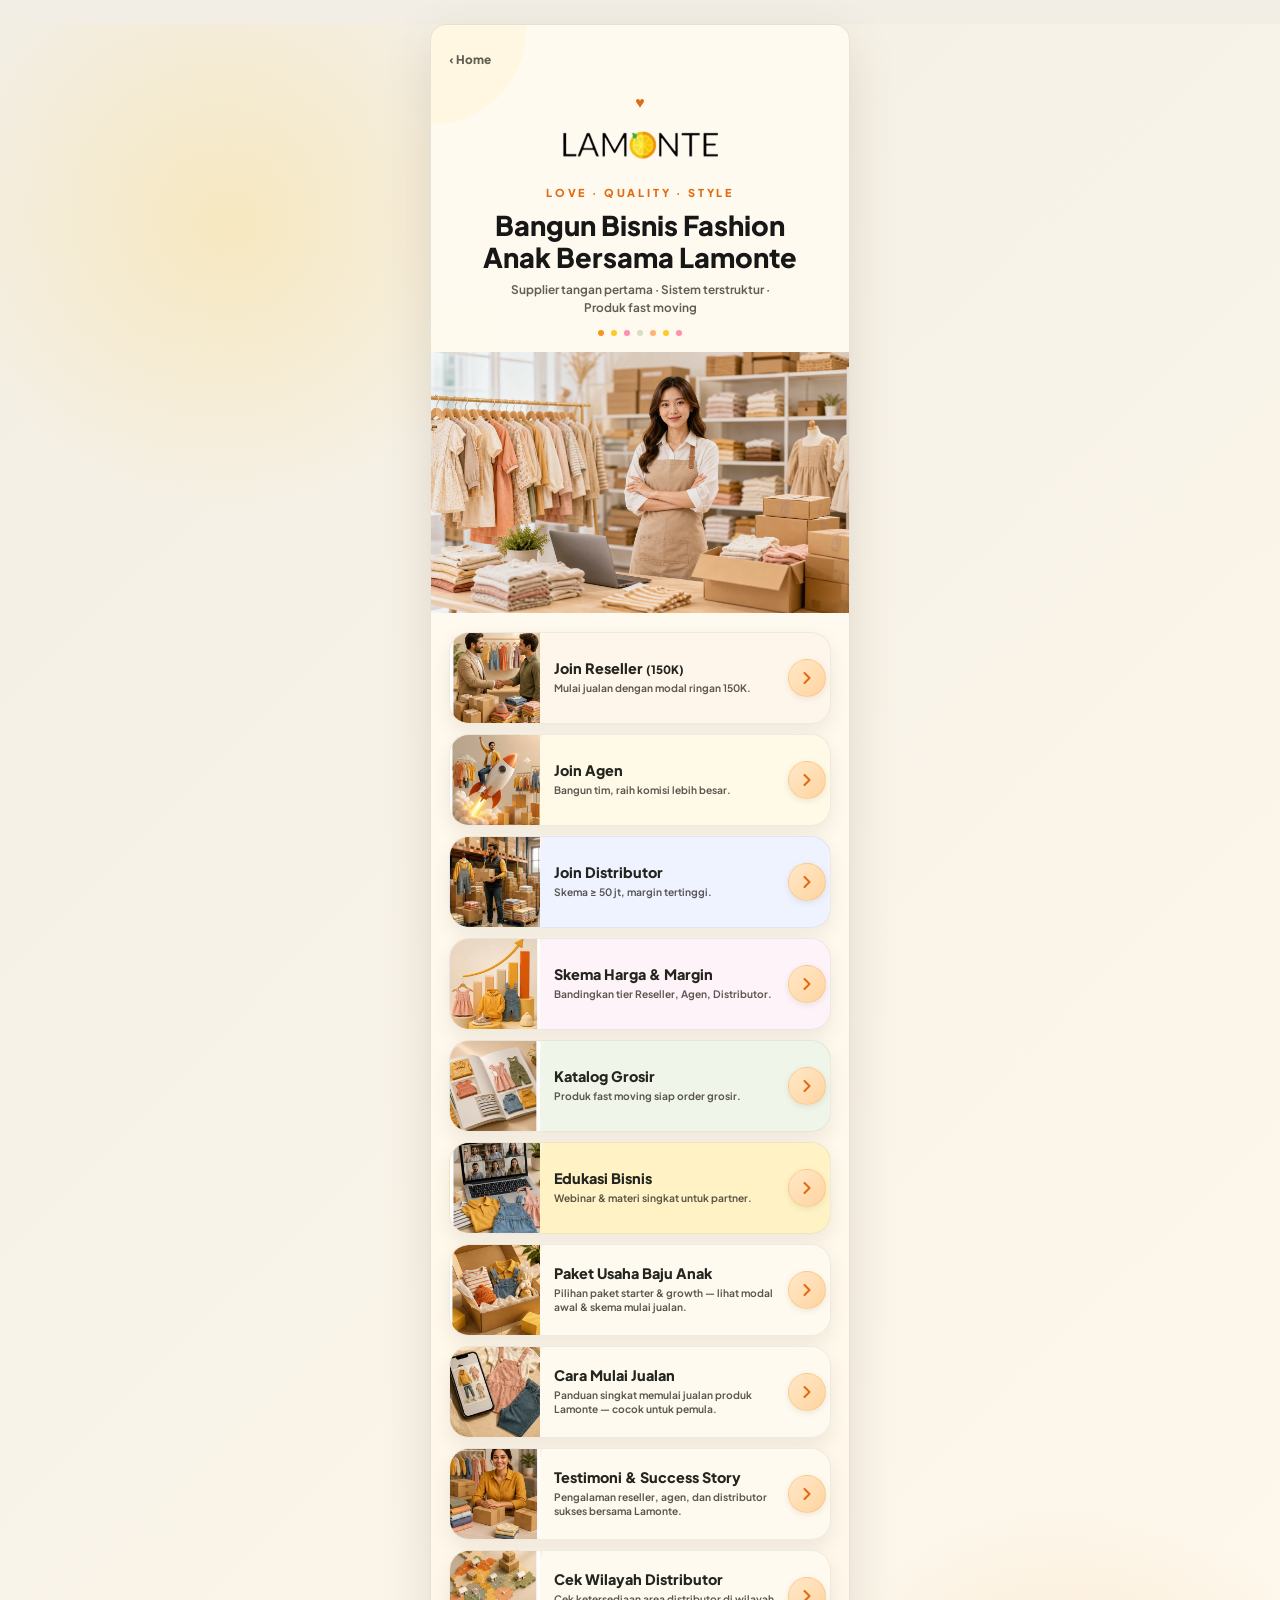
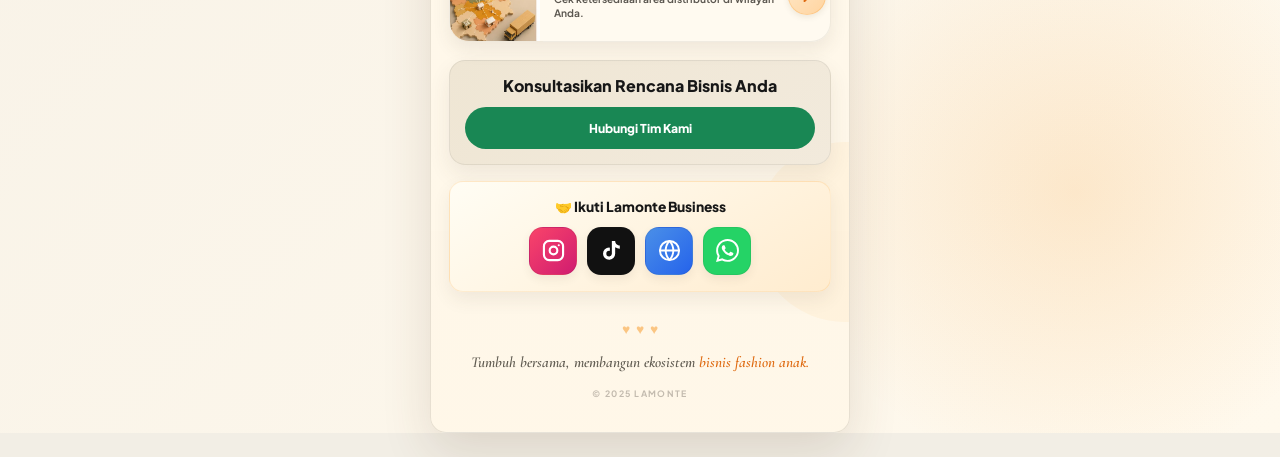
==== commit 1ea4f0f7: "Update halaman Lamonte" ====
--- a/business/index.html
+++ b/business/index.html
@@ -94,7 +94,17 @@
             <strong>Join Reseller <small>(150K)</small></strong>
             <em>Mulai jualan dengan modal ringan 150K.</em>
           </span>
-          <span class="arrow" aria-hidden="true"><svg viewBox="0 0 24 24" fill="none" stroke="currentColor" stroke-width="2.5" stroke-linecap="round" stroke-linejoin="round"><path d="M9 18l6-6-6-6"/></svg></span>
+          <span class="arrow" aria-hidden="true"
+            ><svg
+              viewBox="0 0 24 24"
+              fill="none"
+              stroke="currentColor"
+              stroke-width="2.5"
+              stroke-linecap="round"
+              stroke-linejoin="round"
+            >
+              <path d="M9 18l6-6-6-6" /></svg
+          ></span>
         </a>
 
         <a
@@ -110,7 +120,17 @@
             <strong>Join Agen</strong>
             <em>Bangun tim, raih komisi lebih besar.</em>
           </span>
-          <span class="arrow" aria-hidden="true"><svg viewBox="0 0 24 24" fill="none" stroke="currentColor" stroke-width="2.5" stroke-linecap="round" stroke-linejoin="round"><path d="M9 18l6-6-6-6"/></svg></span>
+          <span class="arrow" aria-hidden="true"
+            ><svg
+              viewBox="0 0 24 24"
+              fill="none"
+              stroke="currentColor"
+              stroke-width="2.5"
+              stroke-linecap="round"
+              stroke-linejoin="round"
+            >
+              <path d="M9 18l6-6-6-6" /></svg
+          ></span>
         </a>
 
         <a
@@ -126,7 +146,17 @@
             <strong>Join Distributor</strong>
             <em>Skema &ge; 50 jt, margin tertinggi.</em>
           </span>
-          <span class="arrow" aria-hidden="true"><svg viewBox="0 0 24 24" fill="none" stroke="currentColor" stroke-width="2.5" stroke-linecap="round" stroke-linejoin="round"><path d="M9 18l6-6-6-6"/></svg></span>
+          <span class="arrow" aria-hidden="true"
+            ><svg
+              viewBox="0 0 24 24"
+              fill="none"
+              stroke="currentColor"
+              stroke-width="2.5"
+              stroke-linecap="round"
+              stroke-linejoin="round"
+            >
+              <path d="M9 18l6-6-6-6" /></svg
+          ></span>
         </a>
 
         <a
@@ -142,7 +172,17 @@
             <strong>Skema Harga &amp; Margin</strong>
             <em>Bandingkan tier Reseller, Agen, Distributor.</em>
           </span>
-          <span class="arrow" aria-hidden="true"><svg viewBox="0 0 24 24" fill="none" stroke="currentColor" stroke-width="2.5" stroke-linecap="round" stroke-linejoin="round"><path d="M9 18l6-6-6-6"/></svg></span>
+          <span class="arrow" aria-hidden="true"
+            ><svg
+              viewBox="0 0 24 24"
+              fill="none"
+              stroke="currentColor"
+              stroke-width="2.5"
+              stroke-linecap="round"
+              stroke-linejoin="round"
+            >
+              <path d="M9 18l6-6-6-6" /></svg
+          ></span>
         </a>
 
         <a
@@ -158,7 +198,17 @@
             <strong>Katalog Grosir</strong>
             <em>Produk fast moving siap order grosir.</em>
           </span>
-          <span class="arrow" aria-hidden="true"><svg viewBox="0 0 24 24" fill="none" stroke="currentColor" stroke-width="2.5" stroke-linecap="round" stroke-linejoin="round"><path d="M9 18l6-6-6-6"/></svg></span>
+          <span class="arrow" aria-hidden="true"
+            ><svg
+              viewBox="0 0 24 24"
+              fill="none"
+              stroke="currentColor"
+              stroke-width="2.5"
+              stroke-linecap="round"
+              stroke-linejoin="round"
+            >
+              <path d="M9 18l6-6-6-6" /></svg
+          ></span>
         </a>
 
         <a
@@ -174,7 +224,17 @@
             <strong>Edukasi Bisnis</strong>
             <em>Webinar &amp; materi singkat untuk partner.</em>
           </span>
-          <span class="arrow" aria-hidden="true"><svg viewBox="0 0 24 24" fill="none" stroke="currentColor" stroke-width="2.5" stroke-linecap="round" stroke-linejoin="round"><path d="M9 18l6-6-6-6"/></svg></span>
+          <span class="arrow" aria-hidden="true"
+            ><svg
+              viewBox="0 0 24 24"
+              fill="none"
+              stroke="currentColor"
+              stroke-width="2.5"
+              stroke-linecap="round"
+              stroke-linejoin="round"
+            >
+              <path d="M9 18l6-6-6-6" /></svg
+          ></span>
         </a>
 
         <a
@@ -193,7 +253,17 @@
               mulai jualan.</em
             >
           </span>
-          <span class="arrow" aria-hidden="true"><svg viewBox="0 0 24 24" fill="none" stroke="currentColor" stroke-width="2.5" stroke-linecap="round" stroke-linejoin="round"><path d="M9 18l6-6-6-6"/></svg></span>
+          <span class="arrow" aria-hidden="true"
+            ><svg
+              viewBox="0 0 24 24"
+              fill="none"
+              stroke="currentColor"
+              stroke-width="2.5"
+              stroke-linecap="round"
+              stroke-linejoin="round"
+            >
+              <path d="M9 18l6-6-6-6" /></svg
+          ></span>
         </a>
 
         <a
@@ -212,7 +282,17 @@
               pemula.</em
             >
           </span>
-          <span class="arrow" aria-hidden="true"><svg viewBox="0 0 24 24" fill="none" stroke="currentColor" stroke-width="2.5" stroke-linecap="round" stroke-linejoin="round"><path d="M9 18l6-6-6-6"/></svg></span>
+          <span class="arrow" aria-hidden="true"
+            ><svg
+              viewBox="0 0 24 24"
+              fill="none"
+              stroke="currentColor"
+              stroke-width="2.5"
+              stroke-linecap="round"
+              stroke-linejoin="round"
+            >
+              <path d="M9 18l6-6-6-6" /></svg
+          ></span>
         </a>
 
         <a
@@ -231,7 +311,17 @@
               Lamonte.</em
             >
           </span>
-          <span class="arrow" aria-hidden="true"><svg viewBox="0 0 24 24" fill="none" stroke="currentColor" stroke-width="2.5" stroke-linecap="round" stroke-linejoin="round"><path d="M9 18l6-6-6-6"/></svg></span>
+          <span class="arrow" aria-hidden="true"
+            ><svg
+              viewBox="0 0 24 24"
+              fill="none"
+              stroke="currentColor"
+              stroke-width="2.5"
+              stroke-linecap="round"
+              stroke-linejoin="round"
+            >
+              <path d="M9 18l6-6-6-6" /></svg
+          ></span>
         </a>
 
         <a
@@ -247,7 +337,17 @@
             <strong>Cek Wilayah Distributor</strong>
             <em>Cek ketersediaan area distributor di wilayah Anda.</em>
           </span>
-          <span class="arrow" aria-hidden="true"><svg viewBox="0 0 24 24" fill="none" stroke="currentColor" stroke-width="2.5" stroke-linecap="round" stroke-linejoin="round"><path d="M9 18l6-6-6-6"/></svg></span>
+          <span class="arrow" aria-hidden="true"
+            ><svg
+              viewBox="0 0 24 24"
+              fill="none"
+              stroke="currentColor"
+              stroke-width="2.5"
+              stroke-linecap="round"
+              stroke-linejoin="round"
+            >
+              <path d="M9 18l6-6-6-6" /></svg
+          ></span>
         </a>
       </section>
 
@@ -257,10 +357,10 @@
         aria-labelledby="wa-b2b-title"
         style="margin-top: 18px"
       >
-        <h2 id="wa-b2b-title">📲 Konsultasikan Rencana Bisnis Anda</h2>
+        <h2 id="wa-b2b-title">Konsultasikan Rencana Bisnis Anda</h2>
         <a
           class="wa-button"
-          href="https://web.whatsapp.com/send?phone=628111189921&text=Halo%20Mona%2C%20saya%20mau%20konsultasi%20bisnis%20bersama%20Lamonte"
+          href="https://wa.me/628111189921?text=Halo%20Mona%2C%20saya%20mau%20konsultasi%20bisnis%20bersama%20Lamonte"
           data-wa-phone="628111189921"
           data-wa-text="Halo Mona, saya mau konsultasi bisnis bersama Lamonte"
           target="_blank"
@@ -336,7 +436,7 @@
             </svg>
           </a>
           <a
-            href="https://web.whatsapp.com/send?phone=628111189921&text=Halo%20Mona%2C%20saya%20mau%20konsultasi%20bisnis%20Lamonte"
+            href="https://wa.me/628111189921?text=Halo%20Mona%2C%20saya%20mau%20konsultasi%20bisnis%20Lamonte"
             data-wa-phone="628111189921"
             data-wa-text="Halo Mona, saya mau konsultasi bisnis Lamonte"
             class="page-soc psoc-wa"
@@ -367,10 +467,7 @@
           const phone = link.dataset.waPhone;
           const text = encodeURIComponent(link.dataset.waText || "");
           event.preventDefault();
-          window.location.href = `whatsapp://send?phone=${phone}&text=${text}`;
-          setTimeout(() => {
-            window.location.href = `https://web.whatsapp.com/send?phone=${phone}&text=${text}`;
-          }, 700);
+          window.location.href = `https://wa.me/${phone}?text=${text}`;
         });
       });
     </script>
--- a/styles.css
+++ b/styles.css
@@ -319,7 +319,6 @@
 .arrow svg {
   width: 20px;
   height: 20px;
-  color: var(--deep-orange);
   transition: color 0.18s ease;
 }
 
@@ -525,7 +524,6 @@
 .shop-nav-arrow svg {
   width: 20px;
   height: 20px;
-  color: var(--deep-orange);
   transition: color 0.18s ease;
 }
 
@@ -985,11 +983,55 @@
   color: #fff;
 }
 
+/* ═══ ENTRANCE ANIMATIONS ═══ */
+@keyframes fade-up {
+  from { opacity: 0; transform: translateY(22px); }
+  to   { opacity: 1; transform: translateY(0);    }
+}
+@keyframes hero-rise {
+  from {
+    opacity: 0;
+    transform: translateY(40px) scale(0.96);
+    filter: saturate(0) contrast(0.9) blur(6px);
+  }
+  to {
+    opacity: 1;
+    transform: translateY(0) scale(1);
+    filter: saturate(0.97) contrast(0.98) blur(0px);
+  }
+}
+
+.back-link             { animation: fade-up .35s cubic-bezier(.22,1,.36,1) .02s both; }
+.hdr-heart             { animation: fade-up .40s cubic-bezier(.22,1,.36,1) .05s both; }
+.logo-img              { animation: fade-up .45s cubic-bezier(.22,1,.36,1) .12s both; }
+.tagline               { animation: fade-up .40s cubic-bezier(.22,1,.36,1) .18s both; }
+.hdr h1                { animation: fade-up .45s cubic-bezier(.22,1,.36,1) .22s both; }
+.hdr p:not(.tagline)   { animation: fade-up .40s cubic-bezier(.22,1,.36,1) .27s both; }
+.dot-strip             { animation: fade-up .35s cubic-bezier(.22,1,.36,1) .30s both; }
+
+.hero-image { animation: hero-rise .85s cubic-bezier(.22,1,.36,1) .35s both; }
+
+.link-card:nth-child(1)   { animation: fade-up .50s cubic-bezier(.22,1,.36,1) .58s both; }
+.link-card:nth-child(2)   { animation: fade-up .50s cubic-bezier(.22,1,.36,1) .68s both; }
+.link-card:nth-child(3)   { animation: fade-up .50s cubic-bezier(.22,1,.36,1) .78s both; }
+.link-card:nth-child(4)   { animation: fade-up .50s cubic-bezier(.22,1,.36,1) .88s both; }
+.link-card:nth-child(5)   { animation: fade-up .50s cubic-bezier(.22,1,.36,1) .98s both; }
+.link-card:nth-child(6)   { animation: fade-up .50s cubic-bezier(.22,1,.36,1) 1.08s both; }
+.link-card:nth-child(n+7) { animation: fade-up .50s cubic-bezier(.22,1,.36,1) 1.18s both; }
+
+.shop-nav-card:nth-child(1) { animation: fade-up .50s cubic-bezier(.22,1,.36,1) .58s both; }
+.shop-nav-card:nth-child(2) { animation: fade-up .50s cubic-bezier(.22,1,.36,1) .68s both; }
+.shop-nav-card:nth-child(3) { animation: fade-up .50s cubic-bezier(.22,1,.36,1) .78s both; }
+.shop-nav-card:nth-child(4) { animation: fade-up .50s cubic-bezier(.22,1,.36,1) .88s both; }
+.shop-nav-card:nth-child(5) { animation: fade-up .50s cubic-bezier(.22,1,.36,1) .98s both; }
+.shop-nav-card:nth-child(6) { animation: fade-up .50s cubic-bezier(.22,1,.36,1) 1.08s both; }
+
 @media (prefers-reduced-motion: reduce) {
   *,
   *::before,
   *::after {
     scroll-behavior: auto !important;
+    animation: none !important;
     transition: none !important;
   }
 }
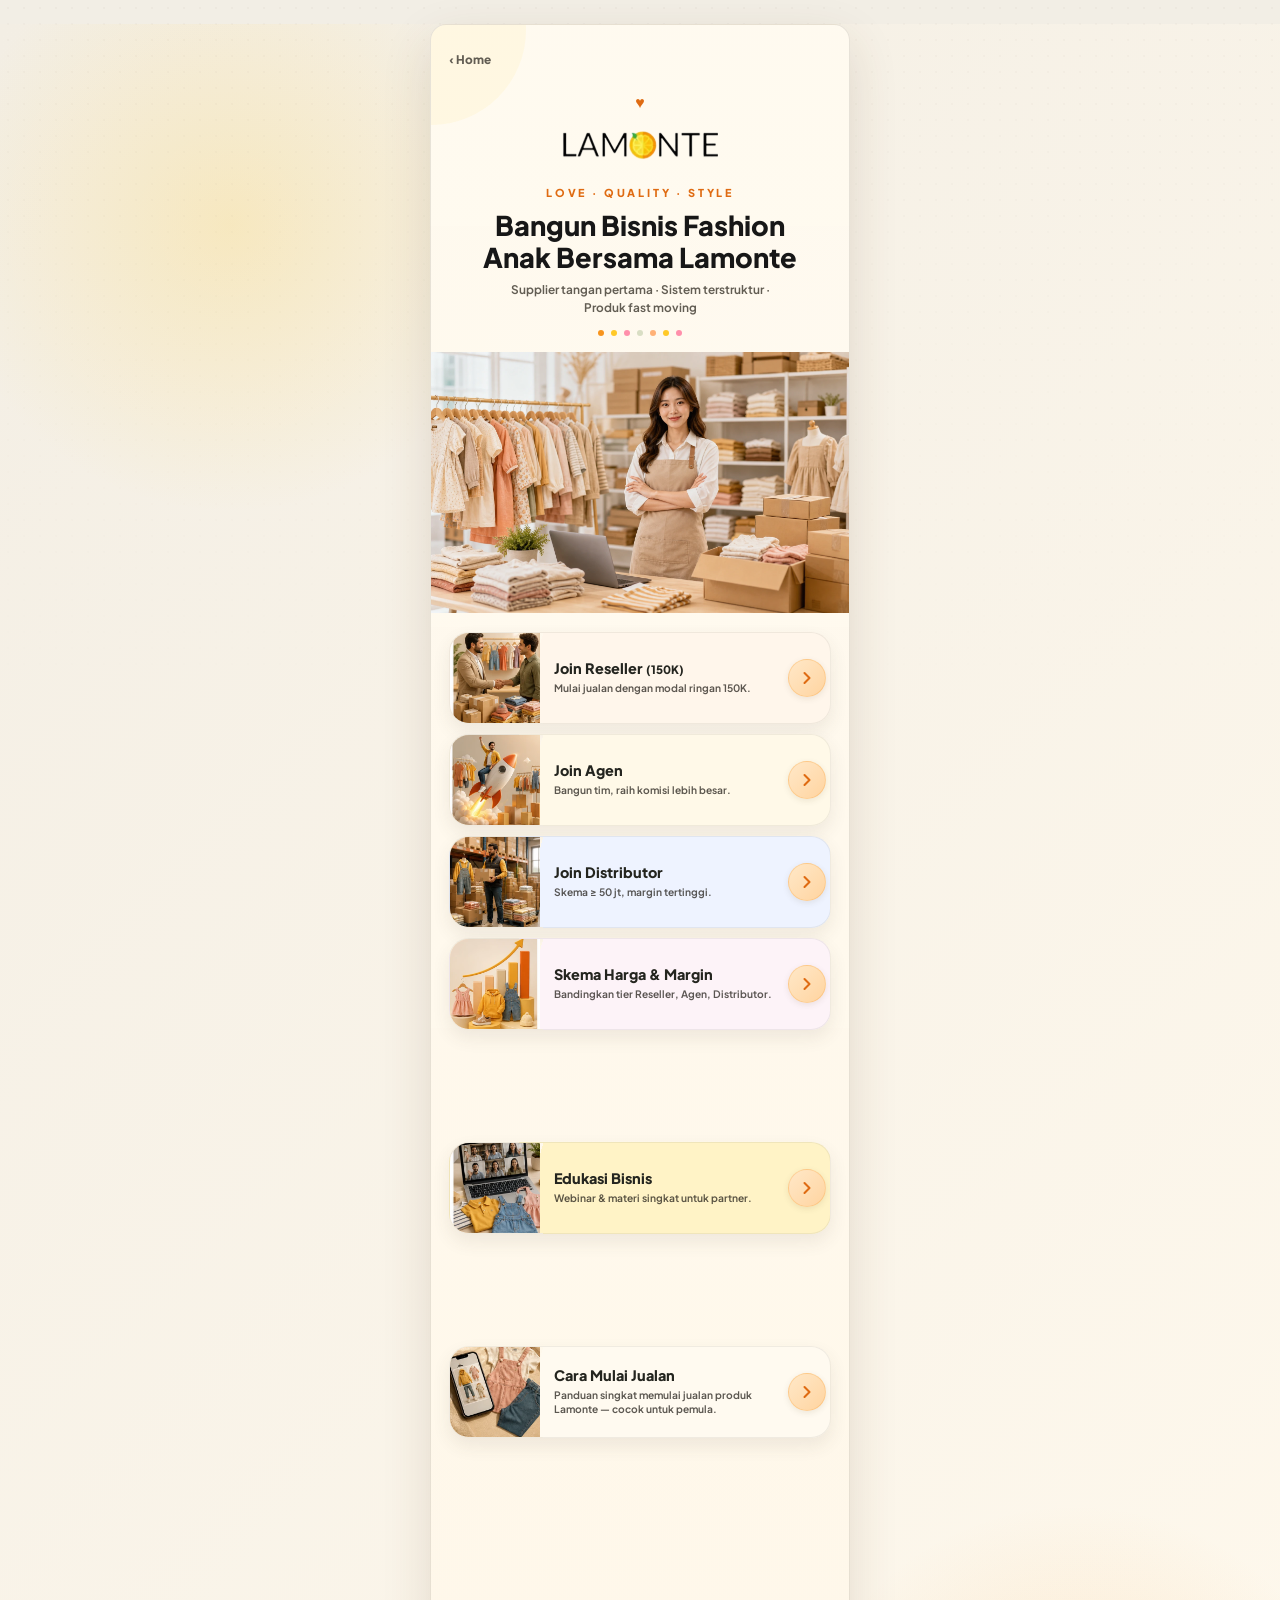
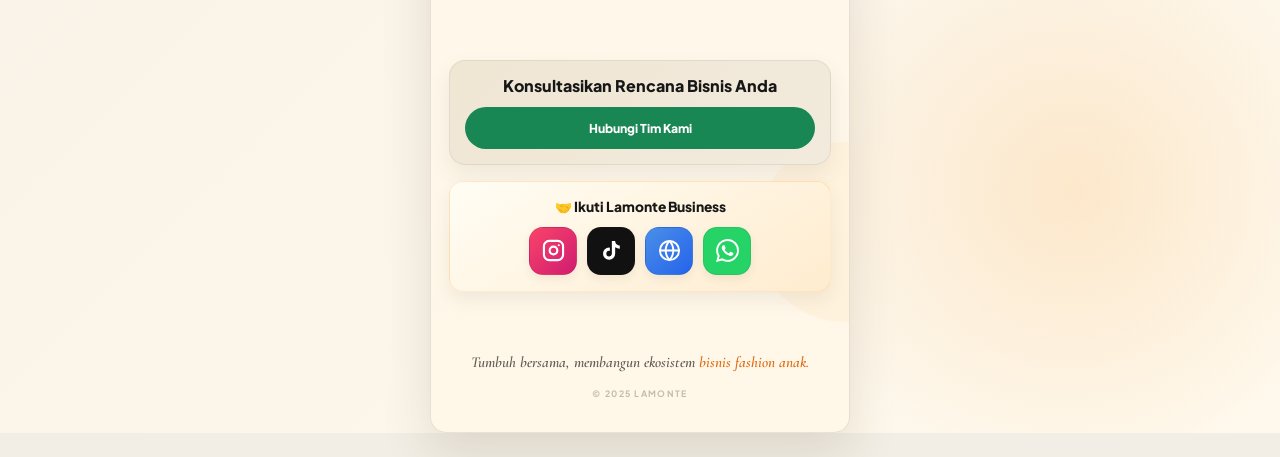
==== commit d2489521: "Update halaman business Lamonte" ====
--- a/business/index.html
+++ b/business/index.html
@@ -83,7 +83,9 @@
       >
         <a
           class="link-card shop"
-          href="https://dev-new-web.lamonte.id/partners"
+          href="https://wa.me/628111189921?text=Halo%20Mona%2C%20saya%20mau%20join%20Reseller%20Lamonte%20paket%20150K"
+          data-wa-phone="628111189921"
+          data-wa-text="Halo Mona, saya mau join Reseller Lamonte paket 150K"
           target="_blank"
           rel="noopener"
         >
@@ -109,7 +111,9 @@
 
         <a
           class="link-card global"
-          href="https://dev-new-web.lamonte.id/partners"
+          href="https://wa.me/628111189921?text=Halo%20Mona%2C%20saya%20mau%20join%20Agen%20Lamonte"
+          data-wa-phone="628111189921"
+          data-wa-text="Halo Mona, saya mau join Agen Lamonte"
           target="_blank"
           rel="noopener"
         >
@@ -135,7 +139,9 @@
 
         <a
           class="link-card business"
-          href="https://dev-new-web.lamonte.id/partners"
+          href="https://wa.me/628111189921?text=Halo%20Mona%2C%20saya%20mau%20join%20Distributor%20Lamonte"
+          data-wa-phone="628111189921"
+          data-wa-text="Halo Mona, saya mau join Distributor Lamonte"
           target="_blank"
           rel="noopener"
         >
@@ -161,7 +167,7 @@
 
         <a
           class="link-card collection"
-          href="https://dev-new-web.lamonte.id/partners"
+          href="https://dev-new-web.lamonte.id/partners#global"
           target="_blank"
           rel="noopener"
         >
@@ -187,7 +193,7 @@
 
         <a
           class="link-card preorder"
-          href="https://dev-new-web.lamonte.id/products"
+          href="https://dev-new-web.lamonte.id/information/wholesale-grosir"
           target="_blank"
           rel="noopener"
         >
@@ -213,7 +219,7 @@
 
         <a
           class="link-card b2b-edu"
-          href="https://dev-new-web.lamonte.id/partners"
+          href="https://dev-new-web.lamonte.id/information/business-training"
           target="_blank"
           rel="noopener"
         >
@@ -239,7 +245,7 @@
 
         <a
           class="link-card business"
-          href="https://dev-new-web.lamonte.id/products/premium"
+          href="https://dev-new-web.lamonte.id/products/paket-usaha"
           target="_blank"
           rel="noopener"
         >
@@ -268,7 +274,9 @@
 
         <a
           class="link-card collection"
-          href="https://dev-new-web.lamonte.id/partners"
+          href="https://wa.me/628111189921?text=Halo%20Mona%2C%20saya%20mau%20tanya%20cara%20mulai%20jualan%20produk%20Lamonte"
+          data-wa-phone="628111189921"
+          data-wa-text="Halo Mona, saya mau tanya cara mulai jualan produk Lamonte"
           target="_blank"
           rel="noopener"
         >
@@ -326,7 +334,9 @@
 
         <a
           class="link-card global"
-          href="https://dev-new-web.lamonte.id/partners"
+          href="https://wa.me/628111189921?text=Halo%20Mona%2C%20saya%20mau%20cek%20wilayah%20distributor%20Lamonte"
+          data-wa-phone="628111189921"
+          data-wa-text="Halo Mona, saya mau cek wilayah distributor Lamonte"
           target="_blank"
           rel="noopener"
         >
@@ -401,7 +411,7 @@
             </svg>
           </a>
           <a
-            href="https://tiktok.com/@lamonte.id"
+            href="https://www.tiktok.com/@lamonte.business"
             class="page-soc psoc-tt"
             target="_blank"
             rel="noopener"
@@ -414,7 +424,7 @@
             </svg>
           </a>
           <a
-            href="https://dev-new-web.lamonte.id"
+            href="https://dev-new-web.lamonte.id/partners"
             class="page-soc psoc-web"
             target="_blank"
             rel="noopener"
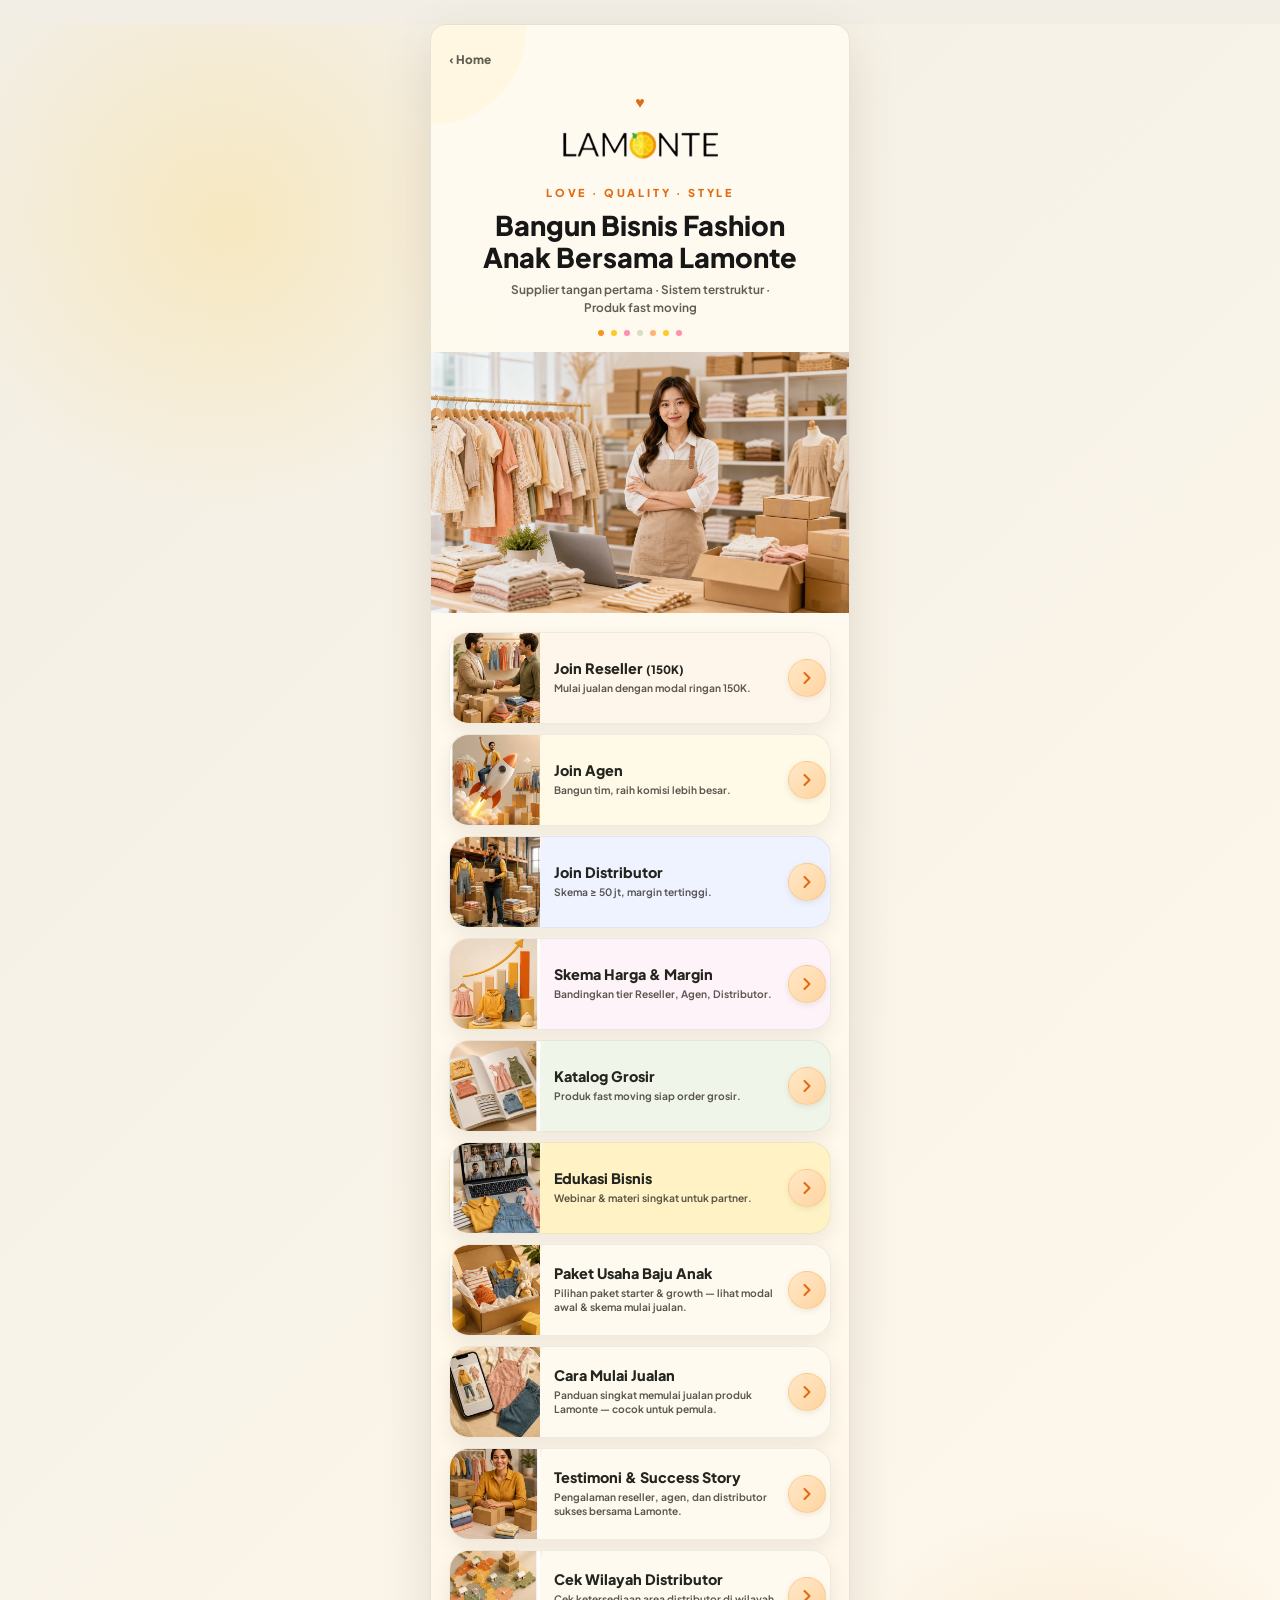
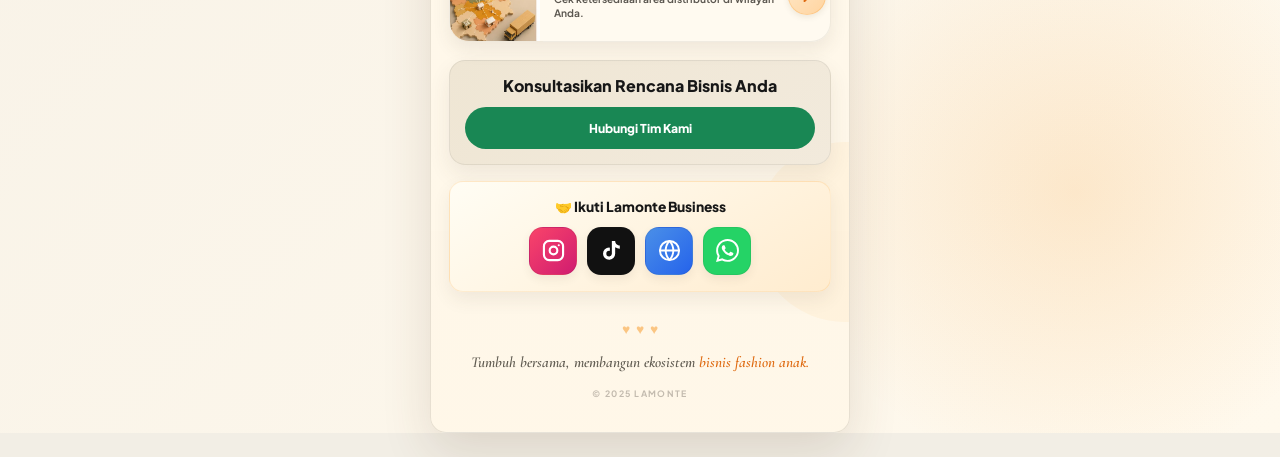
==== commit 10eceddd: "Update halaman business Lamonte" ====
--- a/business/index.html
+++ b/business/index.html
@@ -193,7 +193,7 @@
 
         <a
           class="link-card preorder"
-          href="https://dev-new-web.lamonte.id/information/wholesale-grosir"
+          href="https://chat.whatsapp.com/LZ6ghOfoeIEJvATnWzRCXy"
           target="_blank"
           rel="noopener"
         >
